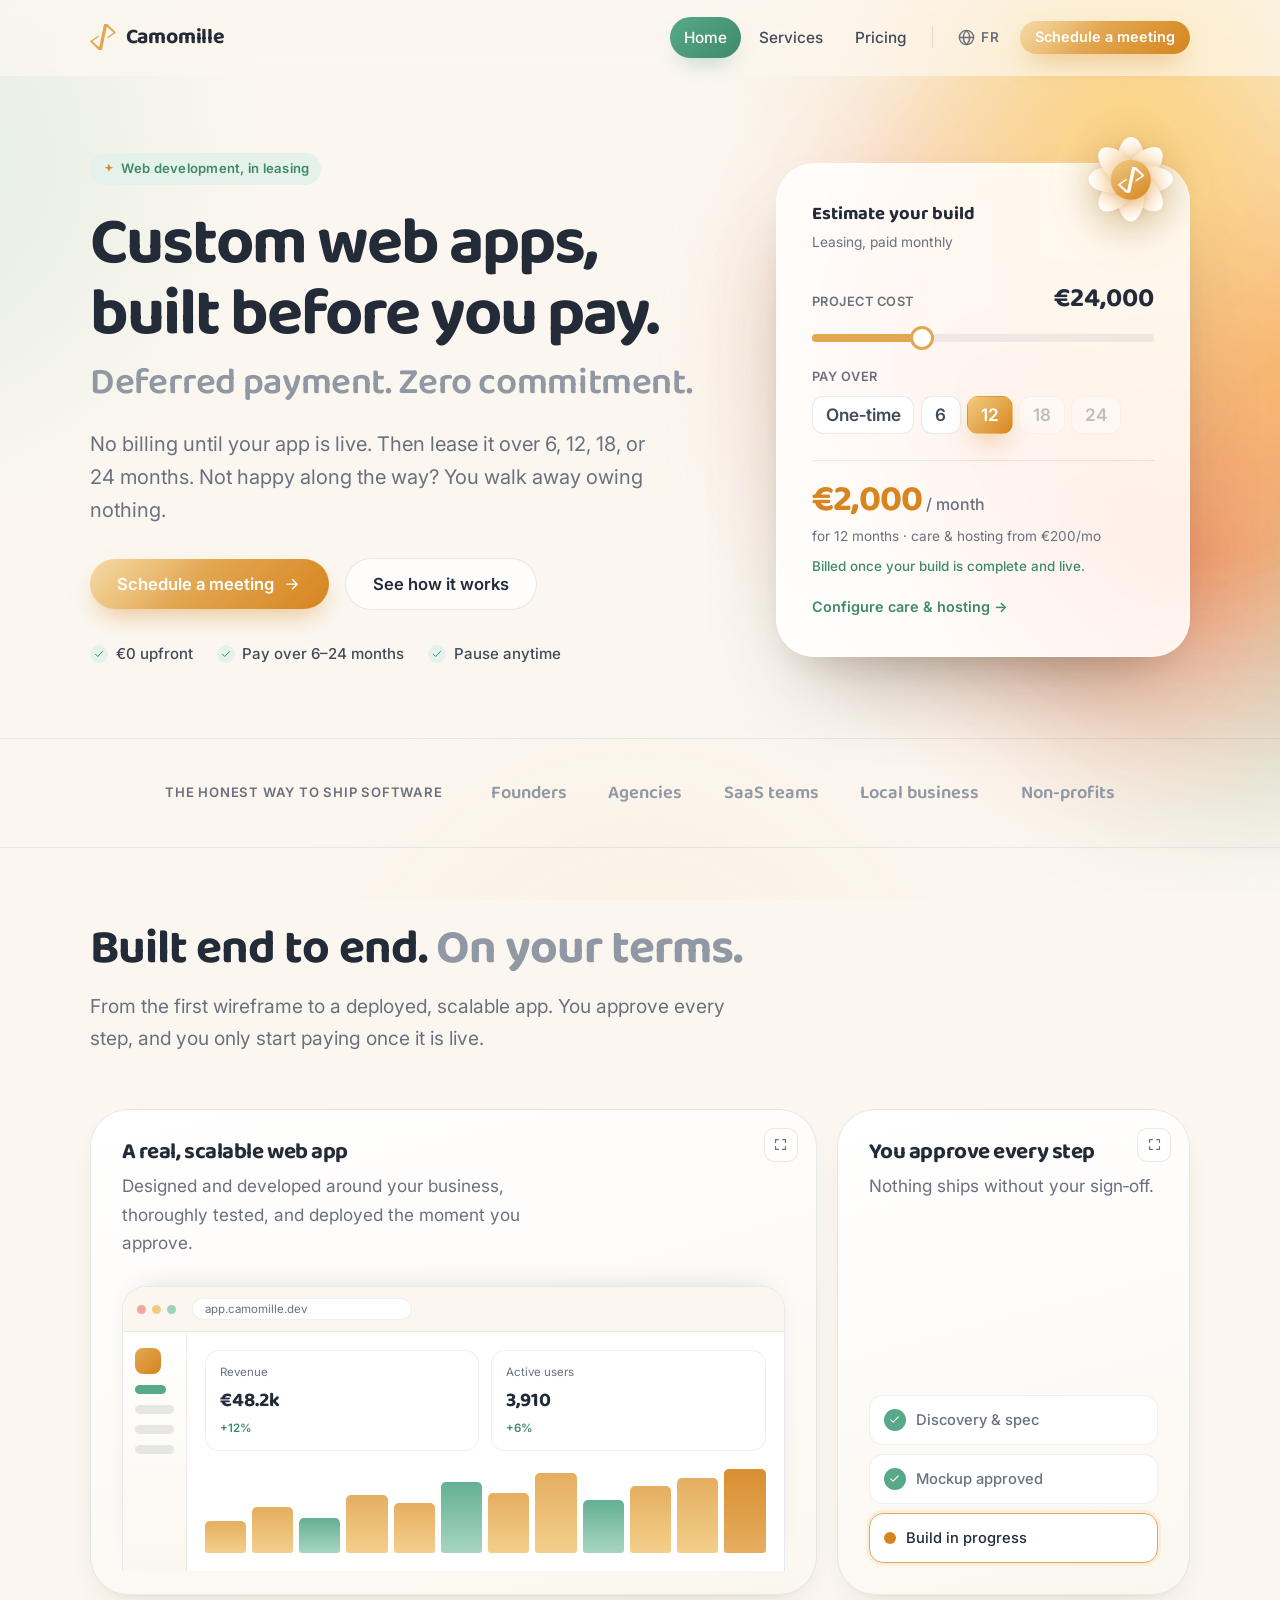
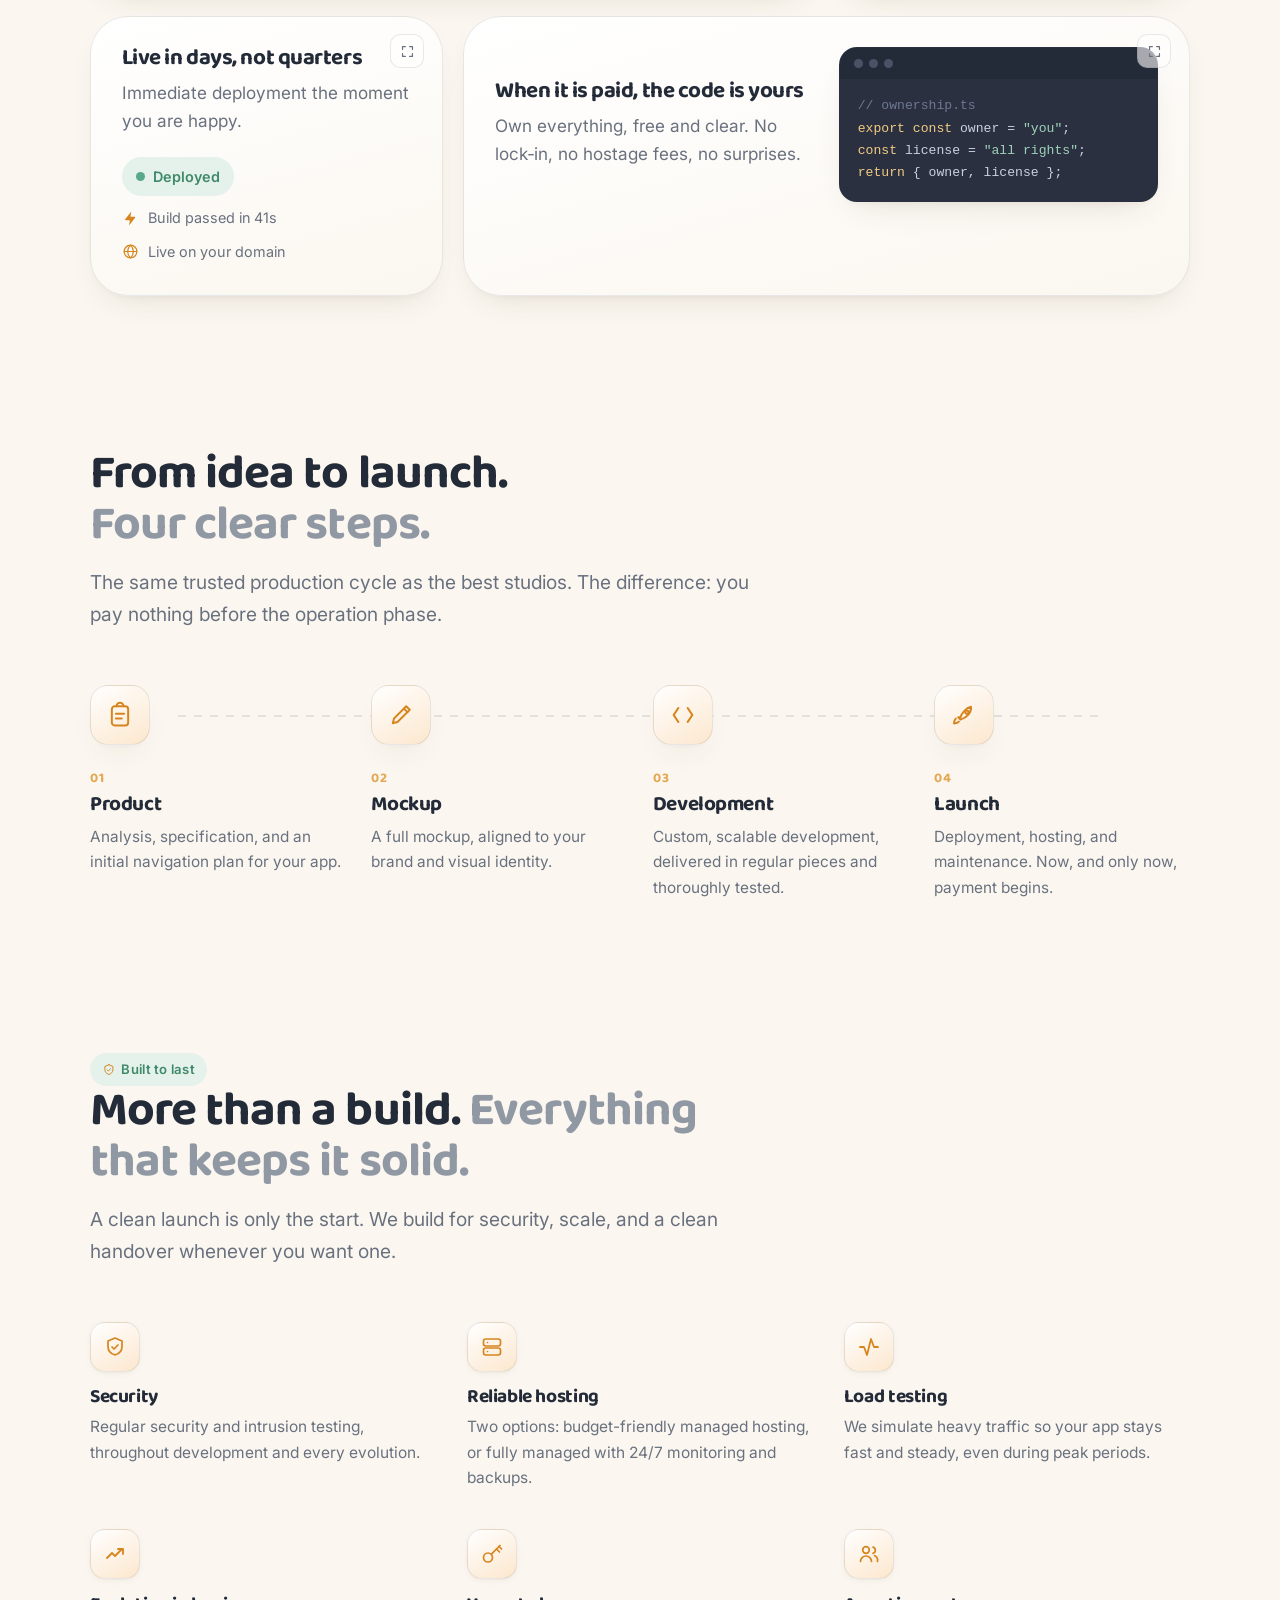
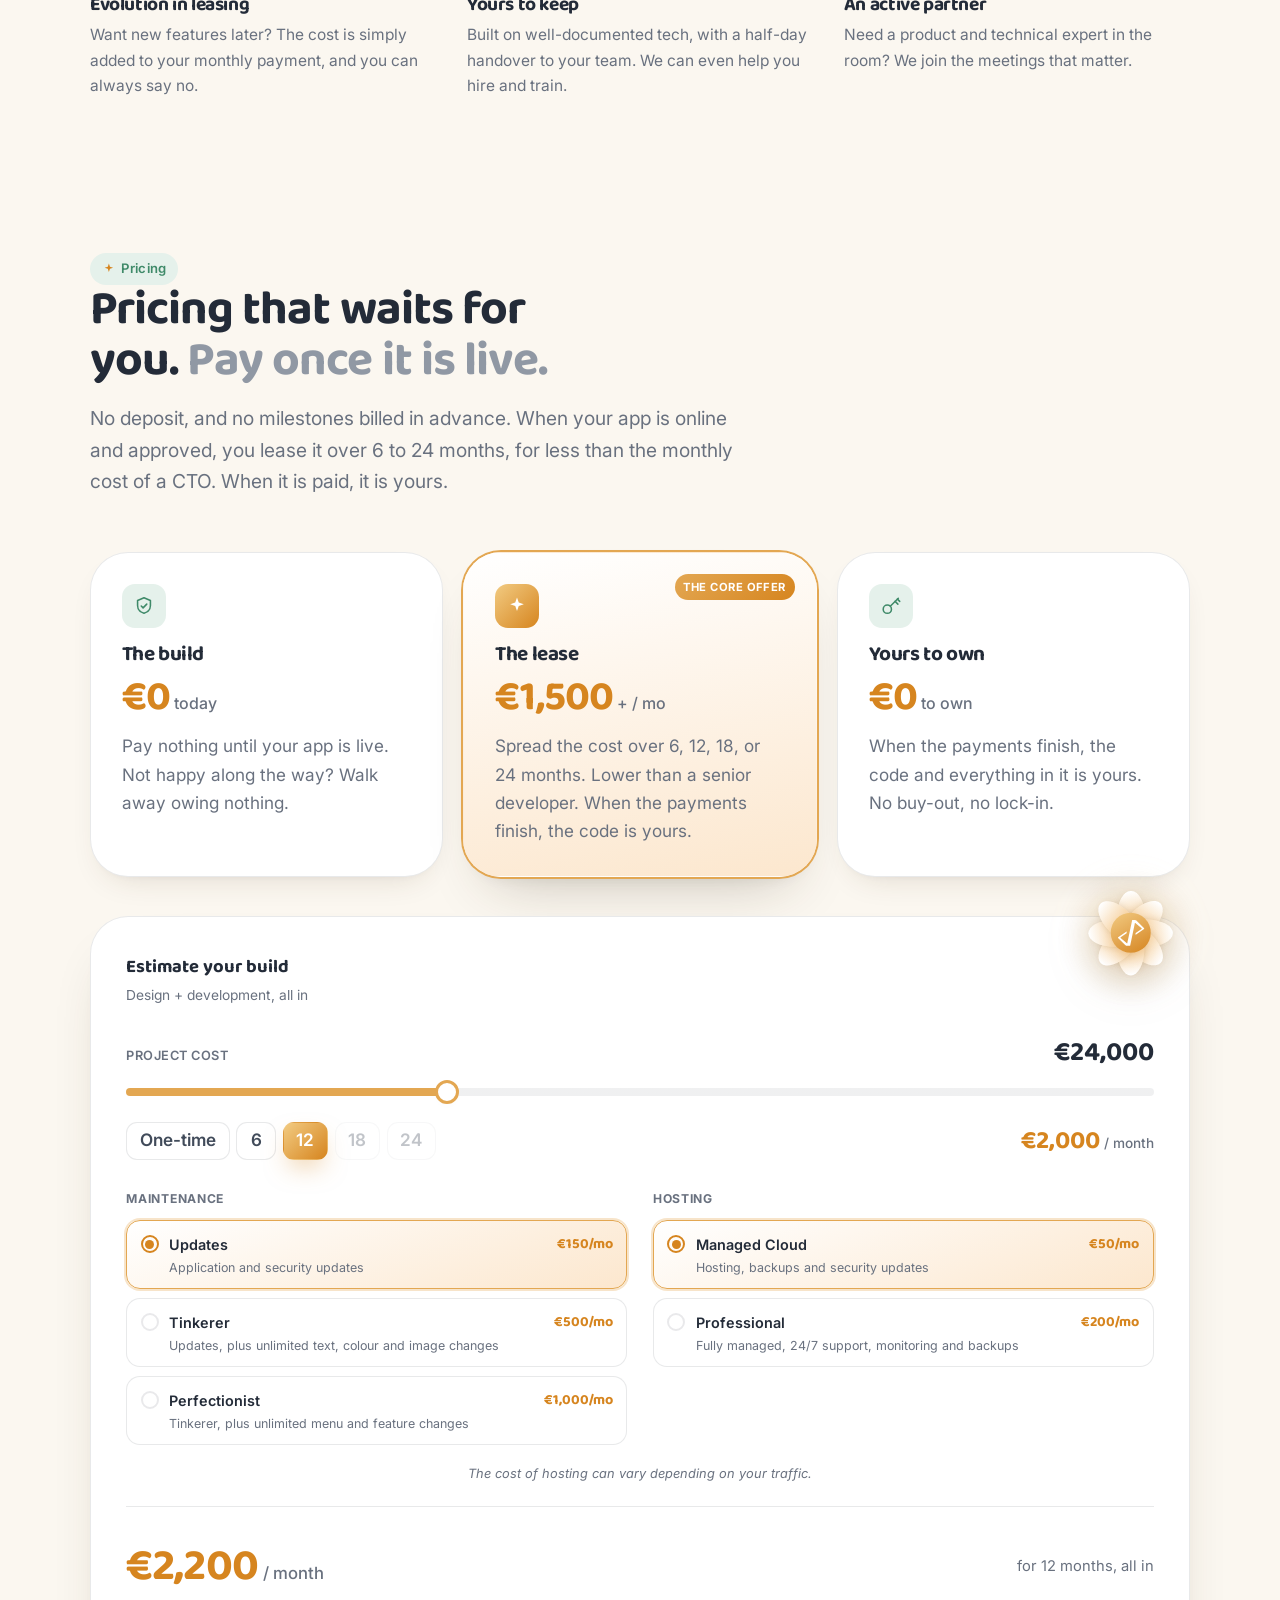
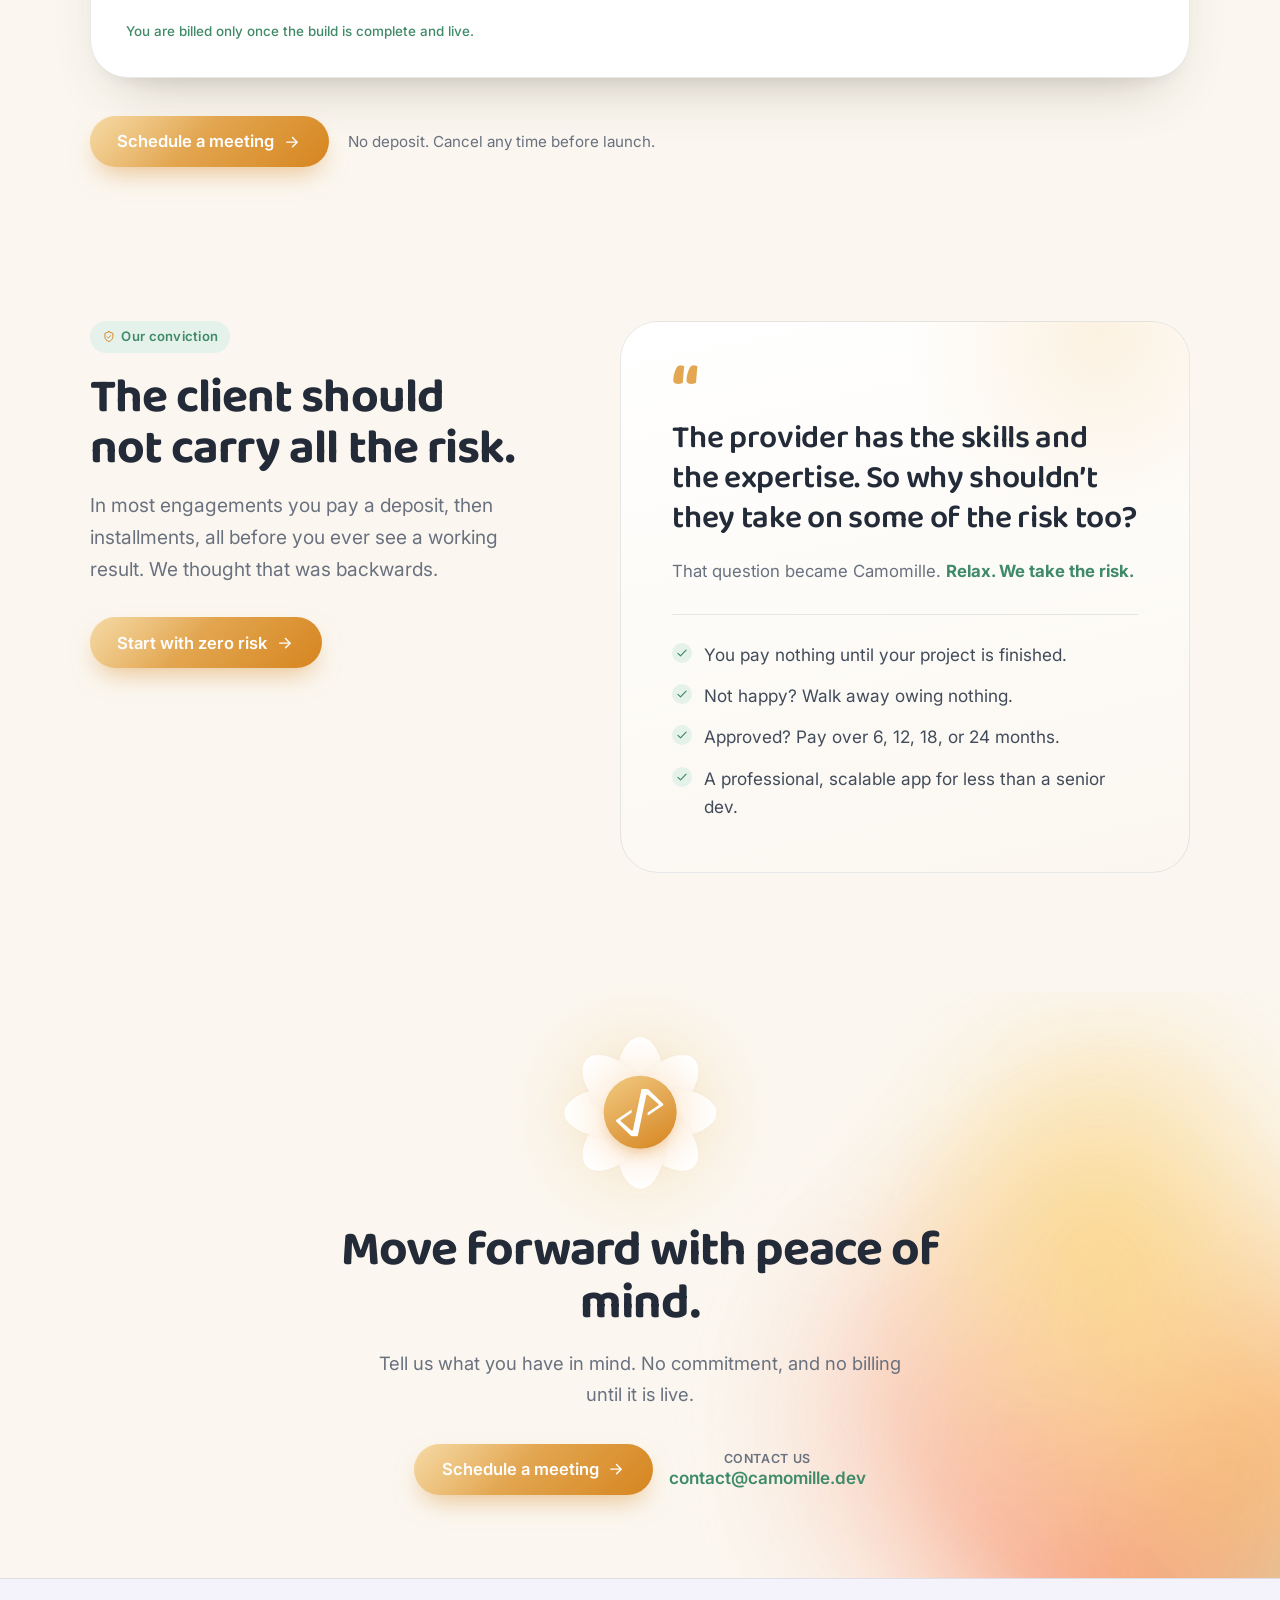
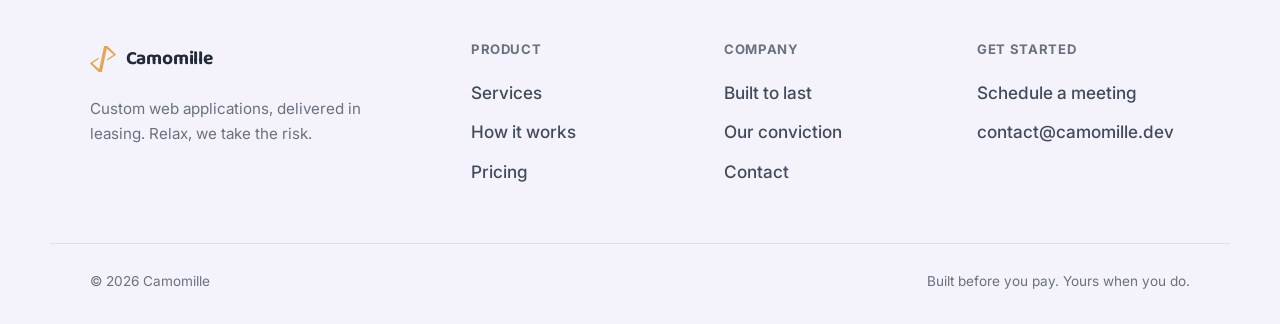
==== index.html @ 1020916d "Camomille landing site (EN + FR) Co-Authored-By: Claude Opus 4.8 <noreply@anthropic.com>" ====
<!doctype html>
<html lang="en">
<head>
  <meta charset="utf-8" />
  <meta name="viewport" content="width=device-width, initial-scale=1" />
  <title>Camomille — Custom web apps, with deferred payment</title>
  <meta name="description" content="Your custom web application, with deferred payment and no commitment. No billing before your app is online. Lease it over 6, 12, 18, or 24 months." />
  <link rel="preconnect" href="https://fonts.googleapis.com" />
  <link rel="preconnect" href="https://fonts.gstatic.com" crossorigin />
  <link href="https://fonts.googleapis.com/css2?family=Baloo+2:wght@500;600;700&family=Inter:wght@400;450;500;600;700&display=swap" rel="stylesheet" />
  <link rel="stylesheet" href="styles.css" />
  <link rel="icon" href="favicon.svg" type="image/svg+xml" />
  <meta name="theme-color" content="#FBF7F0" />
  <meta property="og:type" content="website" />
  <meta property="og:title" content="Camomille — Custom web apps, with deferred payment" />
  <meta property="og:description" content="Custom web apps with deferred payment and no commitment. No billing until your app is live, then lease it over 6 to 24 months." />
  <meta property="og:locale" content="en" />
  <meta property="og:locale:alternate" content="fr" />
  <meta name="twitter:card" content="summary" />
  <link rel="alternate" hreflang="en" href="./" />
  <link rel="alternate" hreflang="fr" href="fr/" />
</head>
<body id="top">

  <!-- icon sprite -->
  <svg width="0" height="0" style="position:absolute" aria-hidden="true" focusable="false">
    <symbol id="glyph" viewBox="0 0 96.002 96">
      <path fill="currentColor" fill-rule="evenodd" transform="translate(0 42)" d="M32 0.750462L32 5.5244Q32 5.63432 31.9736 5.74101Q31.9471 5.8477 31.8958 5.94489Q31.8444 6.04207 31.7711 6.12404Q31.6979 6.206 31.6071 6.26793L10.393 20.7321Q10.3021 20.794 10.2289 20.876Q10.1556 20.9579 10.1043 21.0551Q10.0529 21.1523 10.0265 21.259Q10 21.3657 10 21.4756L10 22.5881Q10 22.6851 10.0206 22.7798Q10.0413 22.8745 10.0816 22.9626Q10.122 23.0508 10.1802 23.1283Q10.2383 23.2058 10.3117 23.2692L31.7467 41.7812Q31.8692 41.887 32.021 41.9435Q32.1729 42 32.3348 42L36 42L32 54L0.119366 22.6175Q0.0620939 22.5611 0.0310478 22.487Q0 22.4129 0 22.3325L0 21.7131Q0 21.6132 0.0469801 21.525Q0.0939599 21.4369 0.176882 21.3811L31.3771 0.418526Q31.4482 0.379574 31.5261 0.357471Q31.6068 0.349702 31.6871 0.360139Q31.7643 0.384813 31.834 0.426098Q31.8952 0.479214 31.943 0.544653Q31.9783 0.617598 31.9964 0.696579Q32 0.723397 32 0.750462Z" />
      <path fill="currentColor" fill-rule="evenodd" transform="translate(60.002 0)" d="M36 31.6675L36 32.2869Q36 32.3868 35.953 32.475Q35.906 32.5631 35.8231 32.6188L4.62296 53.5815Q4.55191 53.6204 4.47395 53.6426Q4.3933 53.6503 4.31294 53.6399Q4.23576 53.6152 4.16604 53.5739Q4.10485 53.5208 4.05706 53.4554Q4.02178 53.3824 4.00368 53.3034Q4.00004 53.2766 4.00004 53.2496L4.00003 48.4756Q4.00003 48.3657 4.02649 48.259Q4.05295 48.1523 4.10431 48.0551Q4.15567 47.9579 4.22892 47.876Q4.30216 47.794 4.39298 47.7321L25.6071 33.2679Q25.6979 33.206 25.7711 33.124Q25.8444 33.0421 25.8958 32.9449Q25.9471 32.8477 25.9736 32.741Q26 32.6343 26 32.5244L26 31.4119Q26 31.3149 25.9794 31.2202Q25.9587 31.1255 25.9184 31.0374Q25.878 30.9492 25.8199 30.8717Q25.7617 30.7942 25.6883 30.7308L4.2534 12.2188Q4.13081 12.113 3.979 12.0565Q3.82719 12 3.66521 12L0 12L4.00002 0L35.8806 31.3825Q35.9379 31.4389 35.9689 31.513Q36 31.5871 36 31.6675Z" />
      <path fill="currentColor" fill-rule="evenodd" transform="translate(32.002 0)" d="M11.2683 96C8.31138 96 0 96 0 96C0 96 17.8085 10.5194 19.8165 0.880987C19.9178 0.394431 20.4029 0 20.8999 0C23.6886 0 32 0 32 0L12.1492 95.2836Q12.1335 95.359 12.1053 95.4306Q12.077 95.5022 12.037 95.568Q11.9969 95.6337 11.9463 95.6917Q11.8957 95.7497 11.836 95.7983Q11.7763 95.8469 11.7092 95.8846Q11.642 95.9223 11.5695 95.9481Q11.497 95.9739 11.4211 95.9869Q11.3452 96 11.2683 96Z" />
    </symbol>
    <symbol id="ic-arrow" viewBox="0 0 24 24"><g fill="none" stroke="currentColor" stroke-width="1.9" stroke-linecap="round" stroke-linejoin="round"><path d="M5 12h13"/><path d="M12.5 6l6 6-6 6"/></g></symbol>
    <symbol id="ic-spark" viewBox="0 0 24 24"><path fill="currentColor" d="M12 2.6l1.9 5.5 5.5 1.9-5.5 1.9L12 17.4l-1.9-5.5L4.6 10l5.5-1.9L12 2.6Z"/></symbol>
    <symbol id="ic-check" viewBox="0 0 24 24"><g fill="none" stroke="currentColor" stroke-width="2" stroke-linecap="round" stroke-linejoin="round"><path d="M5 12.5l4.5 4.5L19 7"/></g></symbol>
    <symbol id="ic-grid" viewBox="0 0 24 24"><g fill="none" stroke="currentColor" stroke-width="1.7" stroke-linecap="round" stroke-linejoin="round"><rect x="4" y="4" width="7" height="7" rx="1.6"/><rect x="13" y="4" width="7" height="7" rx="1.6"/><rect x="4" y="13" width="7" height="7" rx="1.6"/><rect x="13" y="13" width="7" height="7" rx="1.6"/></g></symbol>
    <symbol id="ic-clipboard" viewBox="0 0 24 24"><g fill="none" stroke="currentColor" stroke-width="1.7" stroke-linecap="round" stroke-linejoin="round"><rect x="5" y="4.5" width="14" height="16.5" rx="2.5"/><path d="M9 4.5a3 3 0 0 1 6 0"/><path d="M8.5 11h7M8.5 15h5"/></g></symbol>
    <symbol id="ic-pen" viewBox="0 0 24 24"><g fill="none" stroke="currentColor" stroke-width="1.7" stroke-linecap="round" stroke-linejoin="round"><path d="M16.5 4.5l3 3L9 18l-4 1 1-4 10.5-10.5Z"/><path d="M14.5 6.5l3 3"/></g></symbol>
    <symbol id="ic-code" viewBox="0 0 24 24"><g fill="none" stroke="currentColor" stroke-width="1.8" stroke-linecap="round" stroke-linejoin="round"><path d="M16 18l4-6-4-6"/><path d="M8 6l-4 6 4 6"/></g></symbol>
    <symbol id="ic-rocket" viewBox="0 0 24 24"><g fill="none" stroke="currentColor" stroke-width="1.7" stroke-linecap="round" stroke-linejoin="round"><path d="M5 15c-1.2 1-1.6 4.2-1.6 4.2s3.2-.4 4.2-1.6"/><path d="M9 14c.8-3.2 4.5-8 9-9 .5 4.5-3 9-9 11l-2-2Z"/><circle cx="14.5" cy="9.5" r="1.4"/></g></symbol>
    <symbol id="ic-shield" viewBox="0 0 24 24"><g fill="none" stroke="currentColor" stroke-width="1.7" stroke-linecap="round" stroke-linejoin="round"><path d="M12 3l7 3v5.5c0 4.3-3 7.4-7 8.5-4-1.1-7-4.2-7-8.5V6l7-3Z"/><path d="M9 12l2 2 4-4"/></g></symbol>
    <symbol id="ic-bolt" viewBox="0 0 24 24"><path fill="currentColor" d="M13 2 4.5 13.2c-.4.5 0 1.3.7 1.3H11l-1 7.5 8.5-11.2c.4-.5 0-1.3-.7-1.3H12l1-7.3Z"/></symbol>
    <symbol id="ic-expand" viewBox="0 0 24 24"><g fill="none" stroke="currentColor" stroke-width="1.7" stroke-linecap="round" stroke-linejoin="round"><path d="M9 5H5v4M15 5h4v4M15 19h4v-4M9 19H5v-4"/></g></symbol>
    <symbol id="ic-globe" viewBox="0 0 24 24"><g fill="none" stroke="currentColor" stroke-width="1.7" stroke-linecap="round" stroke-linejoin="round"><circle cx="12" cy="12" r="9"/><path d="M3 12h18"/><path d="M12 3c2.6 2.4 4 5.6 4 9s-1.4 6.6-4 9c-2.6-2.4-4-5.6-4-9s1.4-6.6 4-9Z"/></g></symbol>
    <symbol id="ic-menu" viewBox="0 0 24 24"><g fill="none" stroke="currentColor" stroke-width="1.8" stroke-linecap="round"><path d="M4 7h16"/><path d="M4 12h16"/><path d="M4 17h16"/></g></symbol>
    <symbol id="ic-chevron" viewBox="0 0 24 24"><g fill="none" stroke="currentColor" stroke-width="1.8" stroke-linecap="round" stroke-linejoin="round"><path d="M6 9l6 6 6-6"/></g></symbol>
    <symbol id="ic-server" viewBox="0 0 24 24"><g fill="none" stroke="currentColor" stroke-width="1.7" stroke-linecap="round" stroke-linejoin="round"><rect x="3.5" y="4" width="17" height="7" rx="2.2"/><rect x="3.5" y="13" width="17" height="7" rx="2.2"/><path d="M7.5 7.5h.01M7.5 16.5h.01"/></g></symbol>
    <symbol id="ic-activity" viewBox="0 0 24 24"><g fill="none" stroke="currentColor" stroke-width="1.8" stroke-linecap="round" stroke-linejoin="round"><path d="M3 12h4l3 8 4-16 3 8h4"/></g></symbol>
    <symbol id="ic-key" viewBox="0 0 24 24"><g fill="none" stroke="currentColor" stroke-width="1.7" stroke-linecap="round" stroke-linejoin="round"><circle cx="8" cy="15.5" r="4.5"/><path d="M11.2 12.3 20 3.5"/><path d="m16.5 7 3 3"/><path d="m19 4.5 2.5 2.5"/></g></symbol>
    <symbol id="ic-users" viewBox="0 0 24 24"><g fill="none" stroke="currentColor" stroke-width="1.7" stroke-linecap="round" stroke-linejoin="round"><circle cx="9" cy="8" r="3.3"/><path d="M3.5 19.5a5.5 5.5 0 0 1 11 0"/><path d="M16 5.1a3.3 3.3 0 0 1 0 6.3"/><path d="M17.5 13.6a5.5 5.5 0 0 1 3 5.9"/></g></symbol>
    <symbol id="ic-trend" viewBox="0 0 24 24"><g fill="none" stroke="currentColor" stroke-width="1.8" stroke-linecap="round" stroke-linejoin="round"><path d="M4 16l5-5 3 3 7-7"/><path d="M15 7h5v5"/></g></symbol>
    <symbol id="ic-bulb" viewBox="0 0 24 24"><g fill="none" stroke="currentColor" stroke-width="1.7" stroke-linecap="round" stroke-linejoin="round"><path d="M9 18h6"/><path d="M10 21h4"/><path d="M12 3a6 6 0 0 0-3.5 10.9c.6.4.9 1.1.9 1.8v.3h5.2v-.3c0-.7.3-1.4.9-1.8A6 6 0 0 0 12 3Z"/></g></symbol>
    <symbol id="ic-link" viewBox="0 0 24 24"><g fill="none" stroke="currentColor" stroke-width="1.7" stroke-linecap="round" stroke-linejoin="round"><path d="M10 13a4 4 0 0 0 5.7.3l2.3-2.3a4 4 0 0 0-5.7-5.7L11 6.6"/><path d="M14 11a4 4 0 0 0-5.7-.3L6 13a4 4 0 0 0 5.7 5.7L13 17.4"/></g></symbol>
  </svg>

  <!-- ambient background -->
  <div class="aurora" aria-hidden="true"></div>

  <!-- nav -->
  <header class="nav" id="nav">
    <div class="container nav-inner">
      <a class="brand" href="#top" aria-label="Camomille home">
        <svg class="brand-glyph" aria-hidden="true"><use href="#glyph"/></svg>
        <span class="brand-name">Camomille</span>
      </a>

      <nav class="nav-links" id="navLinks" aria-label="Primary">
        <a class="nav-link is-active" href="#top">Home</a>
        <a class="nav-link" href="#work">Services</a>
        <a class="nav-link" href="#pricing">Pricing</a>
        <span class="nav-divide" aria-hidden="true"></span>
        <a class="lang" href="fr/" aria-label="Passer en français" hreflang="fr">
          <svg aria-hidden="true"><use href="#ic-globe"/></svg><span class="lang-code">FR</span>
        </a>
        <a class="btn btn-primary btn-sm nav-cta" href="https://calendar.app.google/yPcUiXpPFXHyGDNo6" target="_blank" rel="noopener">Schedule a meeting</a>
      </nav>

      <button class="nav-toggle" id="navToggle" type="button" aria-label="Open menu" aria-expanded="false" aria-controls="navLinks">
        <svg aria-hidden="true"><use href="#ic-menu"/></svg>
      </button>
    </div>
  </header>

  <main>
    <!-- hero -->
    <section class="hero">
      <div class="ribbon" aria-hidden="true"></div>
      <div class="container hero-grid">
        <div class="hero-copy">
          <span class="eyebrow reveal" style="--d:0">
            <svg aria-hidden="true"><use href="#ic-spark"/></svg>
            Web development, in leasing
          </span>
          <h1 class="hero-title reveal" style="--d:1">
            Custom web apps, built before you pay.
            <span class="muted">Deferred payment. Zero commitment.</span>
          </h1>
          <p class="hero-sub reveal" style="--d:2">
            No billing until your app is live. Then lease it over 6, 12, 18, or 24 months.
            Not happy along the way? You walk away owing nothing.
          </p>
          <div class="hero-actions reveal" style="--d:3">
            <a class="btn btn-primary btn-lg" href="https://calendar.app.google/yPcUiXpPFXHyGDNo6" target="_blank" rel="noopener">
              Schedule a meeting
              <svg aria-hidden="true"><use href="#ic-arrow"/></svg>
            </a>
            <a class="btn btn-ghost btn-lg" href="#how">See how it works</a>
          </div>
          <ul class="trust reveal" style="--d:4">
            <li><svg aria-hidden="true"><use href="#ic-check"/></svg> €0 upfront</li>
            <li><svg aria-hidden="true"><use href="#ic-check"/></svg> Pay over 6&ndash;24 months</li>
            <li><svg aria-hidden="true"><use href="#ic-check"/></svg> Pause anytime</li>
          </ul>
        </div>

        <!-- hero mini calculator -->
        <div class="hero-calc reveal" style="--d:2">
          <div class="calc mini-calc" data-calc role="group" aria-label="Estimate your build">
            <span class="calc-badge" aria-hidden="true">
              <span class="bloom">
                <span class="bloom-petals"><i style="--r:0deg"></i><i style="--r:45deg"></i><i style="--r:90deg"></i><i style="--r:135deg"></i><i style="--r:180deg"></i><i style="--r:225deg"></i><i style="--r:270deg"></i><i style="--r:315deg"></i></span>
                <span class="bloom-center"><svg class="tile-glyph"><use href="#glyph"/></svg></span>
              </span>
            </span>
            <div class="calc-head">
              <div>
                <span class="calc-kicker">Estimate your build</span>
                <span class="calc-sub">Leasing, paid monthly</span>
              </div>
            </div>

            <div class="calc-cost">
              <span class="calc-label">Project cost</span>
              <span class="calc-value js-cost">€24,000</span>
            </div>
            <input class="calc-range" type="range" min="8000" max="60000" step="1000" value="24000" autocomplete="off" aria-label="Project cost" />

            <span class="calc-label calc-label-tight">Pay over</span>
            <div class="calc-terms" role="group" aria-label="Payment term">
              <button type="button" data-m="0">One&#8209;time</button>
              <button type="button" data-m="6">6</button>
              <button type="button" data-m="12" class="is-on">12</button>
              <button type="button" data-m="18">18</button>
              <button type="button" data-m="24">24</button>
            </div>

            <div class="mini-result">
              <div class="mini-figure"><span class="js-build mini-num">€2,000</span><span class="js-buildunit mini-unit"> / month</span></div>
              <span class="mini-sub"><span class="js-term">for 12 months</span> &middot; care &amp; hosting from €200/mo</span>
              <span class="calc-when">Billed once your build is complete and live.</span>
            </div>
            <a class="mini-link" href="#pricing">Configure care &amp; hosting &rarr;</a>
          </div>
        </div>
      </div>
    </section>

    <!-- trust / logo strip -->
    <section class="strip reveal">
      <div class="container strip-inner">
        <span class="strip-label">The honest way to ship software</span>
        <div class="strip-items">
          <span>Founders</span>
          <span>Agencies</span>
          <span>SaaS teams</span>
          <span>Local business</span>
          <span>Non&#8209;profits</span>
        </div>
      </div>
    </section>

    <!-- bento: built end to end -->
    <section class="bento" id="work">
      <div class="container">
        <header class="sec-head reveal">
          <h2 class="sec-title">Built end to end.<span class="muted"> On your terms.</span></h2>
          <p class="sec-lead">From the first wireframe to a deployed, scalable app. You approve every step, and you only start paying once it is live.</p>
        </header>

        <div class="bento-grid">
          <!-- big card: real app -->
          <article class="bento-card span-2 reveal">
            <button class="card-expand" aria-label="Expand"><svg aria-hidden="true"><use href="#ic-expand"/></svg></button>
            <div class="bento-text">
              <h3>A real, scalable web app</h3>
              <p>Designed and developed around your business, thoroughly tested, and deployed the moment you approve.</p>
            </div>
            <div class="mock-browser" aria-hidden="true">
              <div class="mb-bar"><span></span><span></span><span></span><div class="mb-url">app.camomille.dev</div></div>
              <div class="mb-body">
                <div class="mb-side">
                  <div class="mb-logo"></div>
                  <div class="mb-nav on"></div>
                  <div class="mb-nav"></div>
                  <div class="mb-nav"></div>
                  <div class="mb-nav"></div>
                </div>
                <div class="mb-main">
                  <div class="mb-stats">
                    <div class="mb-stat"><span class="mb-k">Revenue</span><span class="mb-v">€48.2k</span><span class="mb-up">+12%</span></div>
                    <div class="mb-stat"><span class="mb-k">Active users</span><span class="mb-v">3,910</span><span class="mb-up">+6%</span></div>
                  </div>
                  <div class="mb-chart">
                    <i style="--h:38%"></i><i style="--h:55%"></i><i style="--h:42%"></i><i style="--h:70%"></i>
                    <i style="--h:60%"></i><i style="--h:85%"></i><i style="--h:72%"></i><i style="--h:96%"></i>
                    <i style="--h:64%"></i><i style="--h:80%"></i><i style="--h:90%"></i><i style="--h:100%"></i>
                  </div>
                </div>
              </div>
            </div>
          </article>

          <!-- approve -->
          <article class="bento-card reveal">
            <button class="card-expand" aria-label="Expand"><svg aria-hidden="true"><use href="#ic-expand"/></svg></button>
            <div class="bento-text">
              <h3>You approve every step</h3>
              <p>Nothing ships without your sign&#8209;off.</p>
            </div>
            <div class="mock-approve" aria-hidden="true">
              <div class="ma-row done"><span class="ma-tick"><svg><use href="#ic-check"/></svg></span> Discovery &amp; spec</div>
              <div class="ma-row done"><span class="ma-tick"><svg><use href="#ic-check"/></svg></span> Mockup approved</div>
              <div class="ma-row live"><span class="ma-dot"></span> Build in progress</div>
            </div>
          </article>

          <!-- launch -->
          <article class="bento-card reveal">
            <button class="card-expand" aria-label="Expand"><svg aria-hidden="true"><use href="#ic-expand"/></svg></button>
            <div class="bento-text">
              <h3>Live in days, not quarters</h3>
              <p>Immediate deployment the moment you are happy.</p>
            </div>
            <div class="mock-deploy" aria-hidden="true">
              <span class="md-pill"><span class="md-led"></span> Deployed</span>
              <div class="md-line"><svg><use href="#ic-bolt"/></svg> Build passed in 41s</div>
              <div class="md-line"><svg><use href="#ic-globe"/></svg> Live on your domain</div>
            </div>
          </article>

          <!-- code is yours -->
          <article class="bento-card span-2 reveal">
            <button class="card-expand" aria-label="Expand"><svg aria-hidden="true"><use href="#ic-expand"/></svg></button>
            <div class="bento-split">
              <div class="bento-text">
                <h3>When it is paid, the code is yours</h3>
                <p>Own everything, free and clear. No lock&#8209;in, no hostage fees, no surprises.</p>
              </div>
              <div class="mock-code" aria-hidden="true">
                <div class="mc-top"><span></span><span></span><span></span></div>
                <pre><span class="t-c">// ownership.ts</span>
<span class="t-k">export const</span> owner = <span class="t-s">"you"</span>;
<span class="t-k">const</span> license = <span class="t-s">"all rights"</span>;
<span class="t-k">return</span> { owner, license };</pre>
              </div>
            </div>
          </article>
        </div>
      </div>
    </section>

    <!-- process -->
    <section class="process" id="how">
      <div class="container">
        <header class="sec-head reveal">
          <h2 class="sec-title">From idea to launch.<span class="muted"> Four clear steps.</span></h2>
          <p class="sec-lead">The same trusted production cycle as the best studios. The difference: you pay nothing before the operation phase.</p>
        </header>

        <ol class="steps">
          <li class="step reveal" style="--d:0">
            <span class="step-ico"><svg aria-hidden="true"><use href="#ic-clipboard"/></svg></span>
            <span class="step-n">01</span>
            <h3>Product</h3>
            <p>Analysis, specification, and an initial navigation plan for your app.</p>
          </li>
          <li class="step reveal" style="--d:1">
            <span class="step-ico"><svg aria-hidden="true"><use href="#ic-pen"/></svg></span>
            <span class="step-n">02</span>
            <h3>Mockup</h3>
            <p>A full mockup, aligned to your brand and visual identity.</p>
          </li>
          <li class="step reveal" style="--d:2">
            <span class="step-ico"><svg aria-hidden="true"><use href="#ic-code"/></svg></span>
            <span class="step-n">03</span>
            <h3>Development</h3>
            <p>Custom, scalable development, delivered in regular pieces and thoroughly tested.</p>
          </li>
          <li class="step reveal" style="--d:3">
            <span class="step-ico"><svg aria-hidden="true"><use href="#ic-rocket"/></svg></span>
            <span class="step-n">04</span>
            <h3>Launch</h3>
            <p>Deployment, hosting, and maintenance. Now, and only now, payment begins.</p>
          </li>
        </ol>
      </div>
    </section>

    <!-- quality -->
    <section class="quality" id="quality">
      <div class="container">
        <header class="sec-head reveal">
          <span class="eyebrow"><svg aria-hidden="true"><use href="#ic-shield"/></svg> Built to last</span>
          <h2 class="sec-title">More than a build.<span class="muted"> Everything that keeps it solid.</span></h2>
          <p class="sec-lead">A clean launch is only the start. We build for security, scale, and a clean handover whenever you want one.</p>
        </header>

        <div class="quality-grid">
          <article class="q-item reveal" style="--d:0">
            <span class="q-ico"><svg aria-hidden="true"><use href="#ic-shield"/></svg></span>
            <h3>Security</h3>
            <p>Regular security and intrusion testing, throughout development and every evolution.</p>
          </article>
          <article class="q-item reveal" style="--d:1">
            <span class="q-ico"><svg aria-hidden="true"><use href="#ic-server"/></svg></span>
            <h3>Reliable hosting</h3>
            <p>Two options: budget-friendly managed hosting, or fully managed with 24/7 monitoring and backups.</p>
          </article>
          <article class="q-item reveal" style="--d:2">
            <span class="q-ico"><svg aria-hidden="true"><use href="#ic-activity"/></svg></span>
            <h3>Load testing</h3>
            <p>We simulate heavy traffic so your app stays fast and steady, even during peak periods.</p>
          </article>
          <article class="q-item reveal" style="--d:0">
            <span class="q-ico"><svg aria-hidden="true"><use href="#ic-trend"/></svg></span>
            <h3>Evolution in leasing</h3>
            <p>Want new features later? The cost is simply added to your monthly payment, and you can always say no.</p>
          </article>
          <article class="q-item reveal" style="--d:1">
            <span class="q-ico"><svg aria-hidden="true"><use href="#ic-key"/></svg></span>
            <h3>Yours to keep</h3>
            <p>Built on well-documented tech, with a half-day handover to your team. We can even help you hire and train.</p>
          </article>
          <article class="q-item reveal" style="--d:2">
            <span class="q-ico"><svg aria-hidden="true"><use href="#ic-users"/></svg></span>
            <h3>An active partner</h3>
            <p>Need a product and technical expert in the room? We join the meetings that matter.</p>
          </article>
        </div>
      </div>
    </section>

    <!-- pricing -->
    <section class="pricing" id="pricing">
      <div class="container">
        <header class="sec-head reveal">
          <span class="eyebrow"><svg aria-hidden="true"><use href="#ic-spark"/></svg> Pricing</span>
          <h2 class="sec-title">Pricing that waits for you.<span class="muted"> Pay once it is live.</span></h2>
          <p class="sec-lead">No deposit, and no milestones billed in advance. When your app is online and approved, you lease it over 6 to 24 months, for less than the monthly cost of a CTO. When it is paid, it is yours.</p>
        </header>

        <div class="price-grid">
          <article class="price-card reveal" style="--d:0">
            <span class="price-ico"><svg aria-hidden="true"><use href="#ic-shield"/></svg></span>
            <h3>The build</h3>
            <p class="price-big">€0<span> today</span></p>
            <p>Pay nothing until your app is live. Not happy along the way? Walk away owing nothing.</p>
          </article>

          <article class="price-card featured reveal" style="--d:1">
            <span class="price-tag">The core offer</span>
            <span class="price-ico"><svg aria-hidden="true"><use href="#ic-spark"/></svg></span>
            <h3>The lease</h3>
            <p class="price-big">€1,500<span> + / mo</span></p>
            <p>Spread the cost over 6, 12, 18, or 24 months. Lower than a senior developer. When the payments finish, the code is yours.</p>
          </article>

          <article class="price-card reveal" style="--d:2">
            <span class="price-ico"><svg aria-hidden="true"><use href="#ic-key"/></svg></span>
            <h3>Yours to own</h3>
            <p class="price-big">€0<span> to own</span></p>
            <p>When the payments finish, the code and everything in it is yours. No buy-out, no lock-in.</p>
          </article>
        </div>

        <div class="calc estimator reveal" data-calc role="group" aria-label="Estimate your build">
          <span class="calc-badge" aria-hidden="true">
            <span class="bloom">
              <span class="bloom-petals"><i style="--r:0deg"></i><i style="--r:45deg"></i><i style="--r:90deg"></i><i style="--r:135deg"></i><i style="--r:180deg"></i><i style="--r:225deg"></i><i style="--r:270deg"></i><i style="--r:315deg"></i></span>
              <span class="bloom-center"><svg class="tile-glyph"><use href="#glyph"/></svg></span>
            </span>
          </span>
          <div class="calc-head">
            <div>
              <span class="calc-kicker">Estimate your build</span>
              <span class="calc-sub">Design + development, all in</span>
            </div>
          </div>

          <div class="calc-cost">
            <span class="calc-label">Project cost</span>
            <span class="calc-value js-cost">€24,000</span>
          </div>
          <input class="calc-range" type="range" min="8000" max="60000" step="1000" value="24000" autocomplete="off" aria-label="Project cost" />

          <div class="calc-line">
            <div class="calc-terms" role="group" aria-label="Payment options">
              <button type="button" data-m="0">One-time</button>
              <button type="button" data-m="6">6</button>
              <button type="button" data-m="12" class="is-on">12</button>
              <button type="button" data-m="18">18</button>
              <button type="button" data-m="24">24</button>
            </div>
            <div class="calc-build"><span class="js-build">€2,000</span><small class="js-buildunit"> / mo</small></div>
          </div>

          <div class="calc-options">
            <div class="calc-group" role="group" aria-label="Maintenance">
              <span class="calc-glabel">Maintenance</span>
              <button type="button" class="opt is-on" data-price="150"><span class="opt-radio"></span><span class="opt-text"><span class="opt-name">Updates <b>€150/mo</b></span><span class="opt-desc">Application and security updates</span></span></button>
              <button type="button" class="opt" data-price="500"><span class="opt-radio"></span><span class="opt-text"><span class="opt-name">Tinkerer <b>€500/mo</b></span><span class="opt-desc">Updates, plus unlimited text, colour and image changes</span></span></button>
              <button type="button" class="opt" data-price="1000"><span class="opt-radio"></span><span class="opt-text"><span class="opt-name">Perfectionist <b>€1,000/mo</b></span><span class="opt-desc">Tinkerer, plus unlimited menu and feature changes</span></span></button>
            </div>
            <div class="calc-group" role="group" aria-label="Hosting">
              <span class="calc-glabel">Hosting</span>
              <button type="button" class="opt is-on" data-price="50"><span class="opt-radio"></span><span class="opt-text"><span class="opt-name">Managed Cloud <b>€50/mo</b></span><span class="opt-desc">Hosting, backups and security updates</span></span></button>
              <button type="button" class="opt" data-price="200"><span class="opt-radio"></span><span class="opt-text"><span class="opt-name">Professional <b>€200/mo</b></span><span class="opt-desc">Fully managed, 24/7 support, monitoring and backups</span></span></button>
            </div>
          </div>

          <p class="calc-fineprint">The cost of hosting can vary depending on your traffic.</p>

          <div class="calc-total">
            <div class="calc-total-main"><span class="calc-total-num js-total">€2,200</span><span class="calc-total-unit js-totalunit"> / month</span></div>
            <span class="calc-total-sub js-totalsub">for 12 months, all in</span>
          </div>
          <p class="calc-when">You are billed only once the build is complete and live.</p>
        </div>

        <div class="price-cta reveal">
          <a class="btn btn-primary btn-lg" href="https://calendar.app.google/yPcUiXpPFXHyGDNo6" target="_blank" rel="noopener">Schedule a meeting <svg aria-hidden="true"><use href="#ic-arrow"/></svg></a>
          <span>No deposit. Cancel any time before launch.</span>
        </div>
      </div>
    </section>

    <!-- conviction -->
    <section class="conviction" id="why">
      <div class="container conviction-grid">
        <div class="conviction-aside reveal">
          <span class="eyebrow"><svg aria-hidden="true"><use href="#ic-shield"/></svg> Our conviction</span>
          <h2 class="sec-title">The client should not carry all the risk.</h2>
          <p class="sec-lead">In most engagements you pay a deposit, then installments, all before you ever see a working result. We thought that was backwards.</p>
          <a class="btn btn-primary btn-lg" href="#contact">Start with zero risk <svg aria-hidden="true"><use href="#ic-arrow"/></svg></a>
        </div>

        <figure class="quote reveal">
          <span class="quote-mark" aria-hidden="true">&ldquo;</span>
          <blockquote>The provider has the skills and the expertise. So why shouldn&rsquo;t they take on some of the risk too?</blockquote>
          <figcaption>That question became Camomille. <strong>Relax. We take the risk.</strong></figcaption>
          <ul class="quote-list">
            <li><svg aria-hidden="true"><use href="#ic-check"/></svg> You pay nothing until your project is finished.</li>
            <li><svg aria-hidden="true"><use href="#ic-check"/></svg> Not happy? Walk away owing nothing.</li>
            <li><svg aria-hidden="true"><use href="#ic-check"/></svg> Approved? Pay over 6, 12, 18, or 24 months.</li>
            <li><svg aria-hidden="true"><use href="#ic-check"/></svg> A professional, scalable app for less than a senior dev.</li>
          </ul>
        </figure>
      </div>
    </section>

    <!-- cta -->
    <section class="cta" id="contact">
      <div class="ribbon ribbon-cta" aria-hidden="true"></div>
      <div class="container cta-inner">
        <div class="bloom bloom-lg" aria-hidden="true">
          <span class="bloom-petals"><i style="--r:0deg"></i><i style="--r:45deg"></i><i style="--r:90deg"></i><i style="--r:135deg"></i><i style="--r:180deg"></i><i style="--r:225deg"></i><i style="--r:270deg"></i><i style="--r:315deg"></i></span>
          <span class="bloom-center"><svg class="tile-glyph"><use href="#glyph"/></svg></span>
        </div>
        <h2>Move forward with peace of mind.</h2>
        <p>Tell us what you have in mind. No commitment, and no billing until it is live.</p>
        <div class="hero-actions center">
          <a class="btn btn-primary btn-lg" href="https://calendar.app.google/yPcUiXpPFXHyGDNo6" target="_blank" rel="noopener">
            Schedule a meeting
            <svg aria-hidden="true"><use href="#ic-arrow"/></svg>
          </a>
          <a class="contact" href="mailto:contact@camomille.dev">
            <span>Contact us</span>
            <strong>contact@camomille.dev</strong>
          </a>
        </div>
      </div>
    </section>
  </main>

  <footer class="footer">
    <div class="container footer-grid">
      <div class="footer-brand">
        <a class="brand" href="#top" aria-label="Camomille home">
          <svg class="brand-glyph" aria-hidden="true"><use href="#glyph"/></svg>
          <span class="brand-name">Camomille</span>
        </a>
        <p>Custom web applications, delivered in leasing. Relax, we take the risk.</p>
      </div>
      <nav class="footer-col" aria-label="Product">
        <h4>Product</h4>
        <a href="#work">Services</a>
        <a href="#how">How it works</a>
        <a href="#pricing">Pricing</a>
      </nav>
      <nav class="footer-col" aria-label="Company">
        <h4>Company</h4>
        <a href="#quality">Built to last</a>
        <a href="#why">Our conviction</a>
        <a href="mailto:contact@camomille.dev">Contact</a>
      </nav>
      <nav class="footer-col" aria-label="Get started">
        <h4>Get started</h4>
        <a href="https://calendar.app.google/yPcUiXpPFXHyGDNo6" target="_blank" rel="noopener">Schedule a meeting</a>
        <a href="mailto:contact@camomille.dev">contact@camomille.dev</a>
      </nav>
    </div>
    <div class="container footer-base">
      <span>© 2026 Camomille</span>
      <span>Built before you pay. Yours when you do.</span>
    </div>
  </footer>

  <script src="script.js"></script>
</body>
</html>
---- styles.css ----
/* ============================================================
   Camomille — homepage ($1M rebuild)
   Brand: gold + sage + cream, elevated. See BRAND.md.
   ============================================================ */

:root {
  /* palette */
  --cream:      #FBF7F0;
  --cream-2:    #FFFFFF;
  --mist:       #F4F3FB;
  --gold:       #E3A752;   /* exact, from logo */
  --gold-deep:  #D6851F;
  --gold-light: #F2CB82;
  --sage:       #57A98A;
  --sage-deep:  #3F8A69;
  --sage-soft:  #E5F1EB;
  --peach:      #FCE7CE;
  --ink:        #414B5A;
  --ink-strong: #232B38;
  --ink-soft:   #69717F;
  --muted:      #9098A4;   /* light headline clause */
  --line:       rgba(35, 43, 56, 0.10);
  --line-2:     rgba(35, 43, 56, 0.07);
  --white:      #FFFFFF;

  /* gradient ribbon accents (warm, vivid) */
  --g1: #F6CD79; --g2: #F0A65C; --g3: #EC8662; --g4: #F2B49C; --g5: #7FC6A8;

  /* type */
  --font-display: "Baloo 2", system-ui, sans-serif;
  --font-body:    "Inter", system-ui, -apple-system, sans-serif;

  /* shape + depth */
  --r-sm: 12px; --r: 18px; --r-lg: 24px; --r-xl: 30px; --r-2xl: 38px;
  --sh-1: 0 2px 6px rgba(70, 52, 22, .05), 0 1px 2px rgba(70, 52, 22, .04);
  --sh-2: 0 14px 34px -18px rgba(70, 52, 22, .20), 0 4px 12px -8px rgba(70, 52, 22, .10);
  --sh-3: 0 30px 60px -30px rgba(60, 45, 20, .30), 0 10px 24px -16px rgba(60, 45, 20, .14);
  --sh-float: 0 50px 90px -40px rgba(55, 40, 18, .42), 0 18px 40px -24px rgba(55, 40, 18, .22);
  --sh-gold: 0 12px 26px -8px rgba(214, 133, 31, .5);
  --sh-sage: 0 12px 24px -10px rgba(63, 138, 105, .4);

  --maxw: 1180px;
  --nav-h: 76px;
  --ease: cubic-bezier(.22, .68, 0, 1);
}

/* ---------- reset ---------- */
*, *::before, *::after { box-sizing: border-box; }
html { scroll-behavior: smooth; scroll-padding-top: calc(var(--nav-h) + 18px); -webkit-text-size-adjust: 100%; }
body {
  margin: 0;
  font-family: var(--font-body);
  font-size: clamp(1rem, 0.96rem + 0.2vw, 1.075rem);
  line-height: 1.65;
  color: var(--ink);
  background: var(--cream);
  -webkit-font-smoothing: antialiased;
  text-rendering: optimizeLegibility;
  overflow-x: hidden;
}
h1, h2, h3, h4 { font-family: var(--font-display); font-weight: 700; color: var(--ink-strong); margin: 0; line-height: 1.06; letter-spacing: -0.02em; }
p { margin: 0; }
ul, ol { margin: 0; padding: 0; list-style: none; }
a { color: inherit; text-decoration: none; }
img, svg { display: block; }
button { font: inherit; }
:focus-visible { outline: 2.5px solid var(--sage-deep); outline-offset: 3px; border-radius: 6px; }
.muted { color: var(--muted); }

.container { width: 100%; max-width: var(--maxw); margin-inline: auto; padding-inline: clamp(20px, 5vw, 40px); }

/* ---------- ambient background ---------- */
.aurora { position: fixed; inset: 0; z-index: -2; pointer-events: none;
  background:
    radial-gradient(60vw 50vw at 88% -8%, rgba(243,199,130,.34), transparent 60%),
    radial-gradient(46vw 46vw at -8% 18%, rgba(127,198,168,.20), transparent 62%),
    radial-gradient(50vw 50vw at 50% 116%, rgba(252,231,206,.45), transparent 60%); }

/* ---------- flowing gradient ribbon ---------- */
.ribbon { position: absolute; z-index: -1; pointer-events: none;
  top: -34%; right: -16%; width: min(86vw, 1040px); aspect-ratio: 1;
  filter: blur(46px) saturate(1.12); opacity: .92;
  background:
    radial-gradient(38% 46% at 66% 28%, var(--g1), transparent 68%),
    radial-gradient(40% 44% at 84% 50%, var(--g2), transparent 70%),
    radial-gradient(42% 46% at 70% 70%, var(--g3), transparent 70%),
    radial-gradient(44% 48% at 52% 50%, var(--g4), transparent 72%),
    radial-gradient(50% 54% at 92% 84%, var(--g5), transparent 76%);
  -webkit-mask: radial-gradient(78% 78% at 72% 38%, #000 38%, transparent 82%);
          mask: radial-gradient(78% 78% at 72% 38%, #000 38%, transparent 82%);
  animation: ribbon 19s ease-in-out infinite alternate; }
@keyframes ribbon { from { transform: rotate(-4deg) scale(1); } to { transform: rotate(9deg) scale(1.1) translate(-3%, 3%); } }

/* ---------- buttons ---------- */
.btn { --py: .85em; --px: 1.4em; position: relative; display: inline-flex; align-items: center; gap: .5em;
  font-family: var(--font-body); font-weight: 600; font-size: .98rem; line-height: 1; padding: var(--py) var(--px);
  border: 0; border-radius: 999px; cursor: pointer; white-space: nowrap;
  transition: transform .25s var(--ease), box-shadow .3s var(--ease), background .25s, border-color .25s, color .2s; }
.btn svg { width: 1.1em; height: 1.1em; transition: transform .3s var(--ease); }
.btn-sm { font-size: .9rem; --py: .66em; --px: 1.05em; }
.btn-lg { font-size: 1.04rem; --py: .98em; --px: 1.65em; }
.btn-primary { color: #fff; background: linear-gradient(135deg, var(--gold-light), var(--gold) 42%, var(--gold-deep)); box-shadow: var(--sh-gold); }
.btn-primary::after { content: ""; position: absolute; inset: 0; border-radius: inherit; background: linear-gradient(135deg, rgba(255,255,255,.55), transparent 46%); opacity: .5; transition: opacity .3s; }
.btn-primary:hover { transform: translateY(-2px); box-shadow: 0 18px 34px -8px rgba(214,133,31,.6); }
.btn-primary:hover::after { opacity: .8; }
.btn-primary:hover svg { transform: translateX(3px); }
.btn-primary:active { transform: translateY(0); }
.btn-ghost { color: var(--ink-strong); background: rgba(255,255,255,.7); border: 1px solid var(--line); backdrop-filter: blur(6px); }
.btn-ghost:hover { background: #fff; border-color: rgba(35,43,56,.2); transform: translateY(-2px); box-shadow: var(--sh-2); }

.contact { display: inline-flex; flex-direction: column; line-height: 1.25; }
.contact span { font-size: .78rem; font-weight: 600; letter-spacing: .05em; text-transform: uppercase; color: var(--ink-soft); }
.contact strong { font-weight: 600; color: var(--sage-deep); position: relative; width: max-content; }
.contact strong::after { content: ""; position: absolute; left: 0; bottom: -2px; height: 1.5px; width: 100%; background: var(--sage); transform: scaleX(0); transform-origin: left; transition: transform .35s var(--ease); }
.contact:hover strong::after { transform: scaleX(1); }

/* ---------- nav ---------- */
.nav { position: sticky; top: 0; z-index: 50; height: var(--nav-h); display: flex; align-items: center;
  background: rgba(251, 247, 240, .72); backdrop-filter: blur(16px) saturate(1.4); -webkit-backdrop-filter: blur(16px) saturate(1.4);
  border-bottom: 1px solid transparent; transition: border-color .3s, box-shadow .3s, background .3s; }
.nav.scrolled { border-bottom-color: var(--line); box-shadow: 0 10px 30px -24px rgba(60,45,20,.6); background: rgba(251,247,240,.88); }
.nav-inner { display: flex; align-items: center; justify-content: space-between; gap: 1.5rem; }
.brand { display: inline-flex; align-items: center; gap: .6rem; }
.brand-glyph { width: 26px; height: 26px; color: var(--gold); transition: transform .4s var(--ease); }
.brand:hover .brand-glyph { transform: rotate(-8deg) scale(1.06); }
.brand-name { font-family: var(--font-display); font-weight: 700; font-size: 1.34rem; color: var(--ink-strong); letter-spacing: -0.01em; }
.nav-links { display: flex; align-items: center; gap: .3rem; }
.nav-link { position: relative; padding: .5rem .85rem; border-radius: 999px; font-weight: 500; font-size: .96rem; color: var(--ink); transition: color .25s, background .25s; }
.nav-link:hover { color: var(--ink-strong); background: rgba(87,169,138,.10); }
.nav-link.is-active { color: #fff; background: linear-gradient(135deg, var(--sage), var(--sage-deep)); box-shadow: var(--sh-sage); }
.nav-divide { width: 1px; height: 22px; background: var(--line); margin-inline: .5rem; }
.lang { display: inline-flex; align-items: center; gap: .3rem; height: 38px; padding: 0 .7rem; border: 0; border-radius: 999px; background: transparent; color: var(--ink-soft); cursor: pointer; font-family: var(--font-body); font-weight: 600; font-size: .85rem; text-decoration: none; transition: background .25s, color .25s; }
.lang svg { width: 19px; height: 19px; }
.lang:hover { background: rgba(87,169,138,.10); color: var(--sage-deep); }
.lang-code { letter-spacing: .03em; }
.nav-cta { margin-left: .3rem; }
.nav-toggle { display: none; width: 44px; height: 44px; place-items: center; border: 0; border-radius: 12px; background: transparent; color: var(--ink-strong); cursor: pointer; }
.nav-toggle svg { width: 26px; height: 26px; }

/* ---------- shared ---------- */
.eyebrow { display: inline-flex; align-items: center; gap: .45em; padding: .42em .9em; border-radius: 999px;
  background: var(--sage-soft); color: var(--sage-deep); font-weight: 600; font-size: .82rem; letter-spacing: .02em; }
.eyebrow svg { width: 1.05em; height: 1.05em; color: var(--gold-deep); }
.sec-head { max-width: 720px; margin-bottom: clamp(2.4rem, 5vw, 3.4rem); }
.sec-title { font-size: clamp(1.95rem, 1.2rem + 2.8vw, 3rem); text-wrap: balance; }
.sec-lead { margin-top: 1rem; font-size: clamp(1.05rem, 0.98rem + 0.5vw, 1.2rem); color: var(--ink-soft); max-width: 56ch; }

/* ---------- hero ---------- */
.hero { position: relative; overflow-x: clip; padding-top: clamp(40px, 6vw, 80px); padding-bottom: clamp(40px, 6vw, 72px); }
.hero-grid { display: grid; grid-template-columns: 3fr 2fr; align-items: center; gap: clamp(2rem, 5vw, 4.5rem); }
.eyebrow.reveal { margin-bottom: 1.5rem; }
.hero-title { font-size: clamp(2.4rem, 1.3rem + 4.4vw, 4.15rem); letter-spacing: -0.03em; text-wrap: balance; }
.hero-title .muted { display: block; margin-top: .35em; font-size: .56em; font-weight: 600; letter-spacing: -0.01em; }
.hero-sub { margin-top: 1.5rem; font-size: clamp(1.08rem, 1rem + 0.5vw, 1.26rem); color: var(--ink-soft); max-width: 44ch; }
.hero-actions { display: flex; align-items: center; gap: 1rem; margin-top: 2rem; flex-wrap: wrap; }
.hero-actions.center { justify-content: center; }
.trust { display: flex; flex-wrap: wrap; gap: .5rem 1.5rem; margin-top: 2rem; }
.trust li { display: inline-flex; align-items: center; gap: .5em; font-size: .94rem; font-weight: 500; color: var(--ink); }
.trust svg { width: 18px; height: 18px; padding: 3px; border-radius: 50%; background: var(--sage-soft); color: var(--sage-deep); }

/* ---------- chamomile bloom (logo + attached petals) ---------- */
.bloom { --bloom: 120px; position: relative; width: var(--bloom); height: var(--bloom); display: inline-grid; place-items: center; }
.bloom-petals { position: absolute; inset: 0; animation: bloomspin 52s linear infinite; }
.bloom-petals i { position: absolute; left: 50%; bottom: 50%; width: 31%; height: 48%; margin-left: calc(var(--bloom) * -0.155);
  background: linear-gradient(180deg, #fff, var(--peach)); border-radius: 50% 50% 46% 46% / 62% 62% 38% 38%;
  transform-origin: 50% 100%; transform: rotate(var(--r)); box-shadow: 0 3px 9px -6px rgba(120, 80, 30, .35); }
.bloom-center { position: absolute; top: 50%; left: 50%; transform: translate(-50%, -50%); z-index: 2; width: 46%; height: 46%; border-radius: 50%;
  background: linear-gradient(150deg, var(--gold-light), var(--gold) 50%, var(--gold-deep)); display: grid; place-items: center;
  box-shadow: 0 8px 18px -8px rgba(214, 133, 31, .6); }
.bloom-center svg { width: 66%; height: 66%; color: #fff; }
@keyframes bloomspin { to { transform: rotate(360deg); } }
@keyframes glow { 0%, 100% { opacity: .5; transform: scale(.92); } 50% { opacity: .9; transform: scale(1.08); } }

/* ---------- hero mini calculator ---------- */
.hero-calc { display: grid; place-items: center; }
.calc { position: relative; border-radius: var(--r-2xl); padding: clamp(1.5rem, 2.8vw, 2.2rem); }
.mini-calc { width: min(100%, 420px); margin-inline: auto; background: rgba(255, 255, 255, .85);
  -webkit-backdrop-filter: blur(18px) saturate(1.2); backdrop-filter: blur(18px) saturate(1.2);
  border: 1px solid rgba(255, 255, 255, .7); box-shadow: var(--sh-float); animation: floaty 8s ease-in-out infinite; }
.calc-badge { position: absolute; top: -28px; right: 14px; z-index: 5; display: grid; place-items: center; pointer-events: none; }
.calc-badge .bloom { --bloom: 88px; filter: drop-shadow(0 10px 16px rgba(110, 75, 25, .26)); }
.calc-badge .bloom::before { content: ""; position: absolute; inset: -16%; z-index: -1; border-radius: 50%; filter: blur(16px);
  background: radial-gradient(circle, rgba(243, 199, 130, .55), transparent 66%); }
/* badge petals need contrast on the light calculator card (CTA bloom stays white) */
.calc-badge .bloom-petals i { background: linear-gradient(170deg, #FFFFFF 6%, #F2BE76 100%); box-shadow: 0 3px 8px -3px rgba(120, 80, 25, .45); }
.mini-result { margin-top: 1.4rem; padding-top: 1.3rem; border-top: 1px solid var(--line); }
.mini-figure { display: flex; align-items: baseline; gap: .25rem; }
.mini-num { font-family: var(--font-display); font-weight: 700; font-size: 2.3rem; color: var(--gold-deep); letter-spacing: -0.02em; line-height: 1; }
.mini-unit { font-size: 1rem; color: var(--ink-soft); font-weight: 500; }
.mini-sub { display: block; margin-top: .4rem; font-size: .85rem; color: var(--ink-soft); }
.mini-link { display: inline-flex; margin-top: 1.1rem; font-weight: 600; font-size: .9rem; color: var(--sage-deep); }
.mini-link:hover { text-decoration: underline; }

/* ---------- estimator (full calculator) ---------- */
.estimator { width: 100%; margin: clamp(1.8rem, 3vw, 2.6rem) auto 0; background: #fff; border: 1px solid var(--line); box-shadow: var(--sh-3); }
@keyframes floaty { 50% { transform: translateY(-10px); } }
.calc-head { display: flex; align-items: flex-start; justify-content: space-between; margin-bottom: 1.5rem; }
.calc-kicker { display: block; font-family: var(--font-display); font-weight: 700; font-size: 1.15rem; color: var(--ink-strong); }
.calc-sub { display: block; font-size: .86rem; color: var(--ink-soft); margin-top: .1rem; }
.calc-mark { width: 30px; height: 30px; color: var(--gold); }
.calc-label { font-size: .8rem; font-weight: 600; letter-spacing: .04em; text-transform: uppercase; color: var(--ink-soft); }
.calc-label-tight { display: block; margin-bottom: .55rem; }
.calc-cost { display: flex; align-items: baseline; justify-content: space-between; }
.calc-value { font-family: var(--font-display); font-weight: 700; font-size: 1.7rem; color: var(--ink-strong); }
.calc-range { -webkit-appearance: none; appearance: none; width: 100%; height: 8px; margin: .7rem 0 1.5rem; border-radius: 999px; cursor: pointer;
  background: linear-gradient(to right, var(--gold) var(--p, 31%), var(--line-2) var(--p, 31%)); }
.calc-range::-webkit-slider-thumb { -webkit-appearance: none; width: 24px; height: 24px; border-radius: 50%; background: #fff; border: 3px solid var(--gold); box-shadow: var(--sh-2); cursor: grab; transition: transform .15s; }
.calc-range::-webkit-slider-thumb:active { transform: scale(1.12); cursor: grabbing; }
.calc-range::-moz-range-thumb { width: 22px; height: 22px; border-radius: 50%; background: #fff; border: 3px solid var(--gold); box-shadow: var(--sh-2); cursor: grab; }
.calc-terms { display: flex; align-items: center; flex-wrap: wrap; gap: .4rem; margin-bottom: 1.6rem; }
.calc-terms button { min-width: 40px; height: 38px; padding: 0 .8rem; border-radius: 11px; border: 1px solid var(--line); background: #fff; color: var(--ink); font-weight: 600; cursor: pointer; transition: all .2s var(--ease); }
.calc-terms button:disabled { opacity: .32; cursor: not-allowed; pointer-events: none; }
.calc-terms button:hover { border-color: var(--gold); color: var(--gold-deep); }
.calc-terms button.is-on { background: linear-gradient(135deg, var(--gold-light), var(--gold-deep)); color: #fff; border-color: transparent; box-shadow: var(--sh-gold); }
.calc-terms-unit { margin-left: .25rem; font-size: .86rem; color: var(--ink-soft); }
.calc-result { display: flex; align-items: center; justify-content: space-between; padding-top: 1.2rem; border-top: 1px solid var(--line); }
.calc-monthly { font-family: var(--font-display); font-weight: 700; font-size: 2.3rem; color: var(--gold-deep); letter-spacing: -0.02em; }
.calc-permo { font-size: 1rem; color: var(--ink-soft); font-weight: 500; }
.calc-note { font-size: .82rem; color: var(--sage-deep); font-weight: 500; }
.calc-foot { display: flex; justify-content: space-between; margin-top: 1rem; font-size: .82rem; color: var(--ink-soft); }
.calc-foot span:last-child { font-weight: 600; color: var(--ink); }

/* estimator: payment line + options */
.estimator .calc-terms { margin-bottom: 0; flex-wrap: wrap; }
.estimator .calc-terms button { width: auto; min-width: 40px; padding: 0 .8rem; height: 38px; }
.calc-line { display: flex; align-items: center; justify-content: space-between; gap: 1rem; flex-wrap: wrap; margin-bottom: 1.7rem; }
.calc-build { font-family: var(--font-display); font-weight: 700; font-size: 1.6rem; color: var(--gold-deep); white-space: nowrap; }
.calc-build small { font-family: var(--font-body); font-size: .85rem; font-weight: 500; color: var(--ink-soft); }
.calc-options { display: grid; grid-template-columns: 1fr 1fr; gap: clamp(1rem, 2vw, 1.6rem); }
.calc-group { display: flex; flex-direction: column; gap: .55rem; }
.calc-glabel { font-size: .76rem; font-weight: 700; letter-spacing: .06em; text-transform: uppercase; color: var(--ink-soft); margin-bottom: .15rem; }
.opt { display: flex; align-items: flex-start; gap: .65rem; text-align: left; width: 100%; padding: .75rem .85rem; border: 1px solid var(--line); border-radius: 14px; background: #fff; cursor: pointer; transition: border-color .2s, box-shadow .2s, background .2s; }
.opt:hover { border-color: var(--gold); }
.opt.is-on { border-color: var(--gold); box-shadow: 0 0 0 2px rgba(227,167,82,.3); background: linear-gradient(160deg, #fff, var(--peach)); }
.opt-radio { flex: none; width: 18px; height: 18px; margin-top: 2px; border-radius: 50%; border: 2px solid var(--line); display: grid; place-items: center; transition: border-color .2s; }
.opt.is-on .opt-radio { border-color: var(--gold-deep); }
.opt.is-on .opt-radio::after { content: ""; width: 9px; height: 9px; border-radius: 50%; background: var(--gold-deep); }
.opt-text { display: flex; flex-direction: column; gap: .12rem; flex: 1; }
.opt-name { display: flex; justify-content: space-between; gap: .5rem; font-weight: 600; font-size: .9rem; color: var(--ink-strong); }
.opt-name b { color: var(--gold-deep); font-family: var(--font-display); font-weight: 700; white-space: nowrap; }
.opt-desc { font-size: .78rem; color: var(--ink-soft); line-height: 1.4; }
.calc-fineprint { margin-top: 1.1rem; font-size: .8rem; color: var(--ink-soft); font-style: italic; text-align: center; }
.calc-total { display: flex; align-items: center; justify-content: space-between; flex-wrap: wrap; gap: .3rem 1rem; margin-top: 1.4rem; padding-top: 1.4rem; border-top: 1px solid var(--line); }
.calc-total-main { display: flex; align-items: baseline; gap: .35rem; }
.calc-total-num { font-family: var(--font-display); font-weight: 700; font-size: clamp(2.2rem, 1.6rem + 1.6vw, 2.8rem); color: var(--gold-deep); letter-spacing: -0.02em; }
.calc-total-unit { font-size: 1.05rem; color: var(--ink-soft); font-weight: 500; }
.calc-total-sub { font-size: .92rem; color: var(--ink-soft); }
.calc-when { display: block; margin-top: 1rem; font-size: .84rem; font-weight: 500; color: var(--sage-deep); }
.mini-result .calc-when { margin-top: .5rem; }

/* ---------- trust strip ---------- */
.strip { padding: clamp(1.6rem, 3vw, 2.4rem) 0; border-block: 1px solid var(--line-2); }
.strip-inner { display: flex; align-items: center; gap: clamp(1rem, 4vw, 3rem); flex-wrap: wrap; justify-content: center; }
.strip-label { font-size: .82rem; font-weight: 600; letter-spacing: .06em; text-transform: uppercase; color: var(--ink-soft); }
.strip-items { display: flex; flex-wrap: wrap; justify-content: center; gap: clamp(1.2rem, 3.5vw, 2.6rem); }
.strip-items span { font-family: var(--font-display); font-weight: 600; font-size: 1.15rem; color: var(--muted); transition: color .25s; }
.strip-items span:hover { color: var(--ink-strong); }

/* ---------- bento ---------- */
.bento { padding-block: clamp(52px, 6vw, 90px); }
.bento-grid { display: grid; grid-template-columns: repeat(3, 1fr); gap: clamp(1rem, 1.6vw, 1.4rem); }
.bento-card { position: relative; grid-column: span 1; display: flex; flex-direction: column; gap: 1.3rem;
  background: linear-gradient(165deg, #fff, var(--cream)); border: 1px solid var(--line); border-radius: var(--r-2xl);
  padding: clamp(1.5rem, 2.4vw, 2.1rem); overflow: hidden; box-shadow: var(--sh-2);
  transition: transform .4s var(--ease), box-shadow .4s var(--ease); }
.bento-card:hover { transform: translateY(-5px); box-shadow: var(--sh-3); }
.bento-card.span-2 { grid-column: span 2; }
.bento-text h3 { font-size: 1.4rem; margin-bottom: .5rem; }
.bento-text p { color: var(--ink-soft); max-width: 42ch; }
.card-expand { position: absolute; top: 1.1rem; right: 1.1rem; width: 34px; height: 34px; display: grid; place-items: center;
  border: 1px solid var(--line); border-radius: 10px; background: rgba(255,255,255,.6); color: var(--ink-soft); cursor: pointer; transition: all .2s; }
.card-expand svg { width: 17px; height: 17px; }
.card-expand:hover { background: #fff; color: var(--ink-strong); transform: scale(1.06); }
.bento-split { display: grid; grid-template-columns: 1fr 1fr; gap: 1.5rem; align-items: center; }

/* browser mockup */
.mock-browser { margin-top: auto; border-radius: var(--r-lg) var(--r-lg) 0 0; border: 1px solid var(--line); border-bottom: 0;
  background: #fff; box-shadow: 0 -10px 30px -20px rgba(60,45,20,.3); overflow: hidden; transform: translateY(8px); }
.mb-bar { display: flex; align-items: center; gap: 6px; padding: 11px 14px; background: var(--cream); border-bottom: 1px solid var(--line-2); }
.mb-bar > span { width: 9px; height: 9px; border-radius: 50%; background: #E6D8C2; }
.mb-bar > span:nth-child(1){ background:#EFA8A0;} .mb-bar > span:nth-child(2){ background:#F2CB82;} .mb-bar > span:nth-child(3){ background:#9FD2BB;}
.mb-url { margin-left: 10px; flex: 1; max-width: 220px; height: 22px; border-radius: 999px; background: #fff; border: 1px solid var(--line-2);
  display: flex; align-items: center; padding: 0 12px; font-size: .72rem; color: var(--ink-soft); }
.mb-body { display: grid; grid-template-columns: 64px 1fr; gap: 0; min-height: 200px; }
.mb-side { padding: 16px 12px; border-right: 1px solid var(--line-2); display: flex; flex-direction: column; gap: 11px; background: linear-gradient(180deg, #fff, var(--cream)); }
.mb-logo { width: 26px; height: 26px; border-radius: 8px; background: linear-gradient(135deg, var(--gold), var(--gold-deep)); }
.mb-nav { height: 9px; border-radius: 5px; background: var(--line); }
.mb-nav.on { background: var(--sage); width: 80%; }
.mb-main { padding: 18px; display: flex; flex-direction: column; gap: 14px; }
.mb-stats { display: grid; grid-template-columns: 1fr 1fr; gap: 12px; }
.mb-stat { padding: 12px 14px; border: 1px solid var(--line-2); border-radius: 14px; display: flex; flex-direction: column; gap: 2px; background: #fff; }
.mb-k { font-size: .72rem; color: var(--ink-soft); }
.mb-v { font-family: var(--font-display); font-weight: 700; font-size: 1.25rem; color: var(--ink-strong); }
.mb-up { font-size: .72rem; font-weight: 600; color: var(--sage-deep); }
.mb-chart { flex: 1; display: flex; align-items: flex-end; gap: 6px; min-height: 88px; padding-top: 4px; }
.mb-chart i { flex: 1; height: var(--h); border-radius: 5px 5px 3px 3px; background: linear-gradient(180deg, var(--gold), var(--gold-light)); opacity: .92; }
.mb-chart i:nth-child(3n){ background: linear-gradient(180deg, var(--sage), #9FD2BB); }
.mb-chart i:last-child { background: linear-gradient(180deg, var(--gold-deep), var(--gold)); }

/* approve mockup */
.mock-approve { margin-top: auto; display: flex; flex-direction: column; gap: 9px; }
.ma-row { display: flex; align-items: center; gap: 10px; padding: 12px 14px; border-radius: 14px; background: #fff; border: 1px solid var(--line-2); font-size: .92rem; font-weight: 500; color: var(--ink); }
.ma-tick { display: grid; place-items: center; width: 22px; height: 22px; border-radius: 50%; background: var(--sage); color: #fff; }
.ma-tick svg { width: 13px; height: 13px; }
.ma-row.done { color: var(--ink-soft); }
.ma-row.live { border-color: var(--gold); box-shadow: 0 0 0 3px rgba(227,167,82,.13); color: var(--ink-strong); }
.ma-dot { width: 12px; height: 12px; border-radius: 50%; background: var(--gold-deep); box-shadow: 0 0 0 0 rgba(214,133,31,.5); animation: pulse 1.8s infinite; }
@keyframes pulse { 70% { box-shadow: 0 0 0 8px rgba(214,133,31,0); } 100% { box-shadow: 0 0 0 0 rgba(214,133,31,0); } }

/* deploy mockup */
.mock-deploy { margin-top: auto; display: flex; flex-direction: column; gap: 10px; align-items: flex-start; }
.md-pill { display: inline-flex; align-items: center; gap: 8px; padding: 8px 14px; border-radius: 999px; background: var(--sage-soft); color: var(--sage-deep); font-weight: 600; font-size: .9rem; }
.md-led { width: 9px; height: 9px; border-radius: 50%; background: var(--sage); box-shadow: 0 0 0 0 rgba(87,169,138,.5); animation: pulse 1.8s infinite; }
.md-line { display: flex; align-items: center; gap: 9px; font-size: .9rem; color: var(--ink-soft); }
.md-line svg { width: 17px; height: 17px; color: var(--gold-deep); }

/* code mockup */
.mock-code { border-radius: var(--r); overflow: hidden; border: 1px solid var(--line); background: #2A3040; box-shadow: var(--sh-2); }
.mc-top { display: flex; gap: 6px; padding: 11px 14px; background: #232a38; }
.mc-top span { width: 9px; height: 9px; border-radius: 50%; background: #4a5266; }
.mock-code pre { margin: 0; padding: 16px 18px; font-family: ui-monospace, "SF Mono", Menlo, monospace; font-size: .82rem; line-height: 1.7; color: #C9D1E0; overflow-x: auto; }
.t-c { color: #6f7892; } .t-k { color: var(--gold-light); } .t-s { color: #9FD2BB; }

/* ---------- process ---------- */
.process { padding-block: clamp(52px, 6vw, 90px); }
.steps { display: grid; grid-template-columns: repeat(4, 1fr); gap: clamp(1rem, 2vw, 1.6rem); position: relative; }
.steps::before { content: ""; position: absolute; top: 30px; left: 8%; right: 8%; height: 2px; z-index: 0;
  background: repeating-linear-gradient(to right, var(--line) 0 8px, transparent 8px 16px); }
.step { position: relative; z-index: 1; }
.step-ico { display: grid; place-items: center; width: 60px; height: 60px; border-radius: 18px; margin-bottom: 1.1rem;
  background: linear-gradient(150deg, #fff, var(--peach)); border: 1px solid var(--line); color: var(--gold-deep); box-shadow: var(--sh-2); }
.step-ico svg { width: 28px; height: 28px; }
.step-n { font-family: var(--font-display); font-weight: 700; font-size: .85rem; color: var(--gold); letter-spacing: .08em; }
.step h3 { font-size: 1.3rem; margin: .2rem 0 .5rem; }
.step p { color: var(--ink-soft); font-size: .96rem; }

/* ---------- pricing ---------- */
.pricing { padding-block: clamp(52px, 6vw, 90px); }
.price-grid { display: grid; grid-template-columns: repeat(3, 1fr); gap: clamp(1rem, 1.6vw, 1.4rem); align-items: stretch; }
.price-card { position: relative; display: flex; flex-direction: column; gap: .5rem; background: #fff; border: 1px solid var(--line); border-radius: var(--r-2xl);
  padding: clamp(1.6rem, 2.4vw, 2.2rem); box-shadow: var(--sh-2); transition: transform .4s var(--ease), box-shadow .4s var(--ease); }
.price-card:hover { transform: translateY(-5px); box-shadow: var(--sh-3); }
.price-card.featured { border-color: transparent; box-shadow: 0 0 0 2px var(--gold), var(--sh-3); background: linear-gradient(170deg, #fff, var(--peach)); }
.price-ico { display: grid; place-items: center; width: 44px; height: 44px; border-radius: 13px; margin-bottom: .5rem; background: var(--sage-soft); color: var(--sage-deep); }
.price-card.featured .price-ico { background: linear-gradient(135deg, var(--gold-light), var(--gold-deep)); color: #fff; }
.price-ico svg { width: 22px; height: 22px; }
.price-tag { position: absolute; top: 1.3rem; right: 1.3rem; padding: .32em .8em; border-radius: 999px; background: linear-gradient(135deg, var(--gold), var(--gold-deep)); color: #fff; font-size: .7rem; font-weight: 700; letter-spacing: .04em; text-transform: uppercase; }
.price-card h3 { font-size: 1.3rem; }
.price-big { font-family: var(--font-display); font-weight: 700; font-size: 2.6rem; color: var(--gold-deep); letter-spacing: -0.02em; line-height: 1.05; margin: .1rem 0 .3rem; }
.price-big span { font-family: var(--font-body); font-size: 1rem; font-weight: 500; color: var(--ink-soft); letter-spacing: 0; }
.price-card > p:last-of-type { color: var(--ink-soft); }
.price-cta { display: flex; align-items: center; gap: 1.2rem; margin-top: clamp(1.6rem, 3vw, 2.4rem); flex-wrap: wrap; }
.price-cta span { color: var(--ink-soft); font-size: .95rem; }

/* add-on plans */
.addons { display: grid; grid-template-columns: 1fr 1fr; gap: clamp(1.4rem, 2.6vw, 2.4rem); margin-top: clamp(1.8rem, 3vw, 2.6rem); }
.addon-title { font-family: var(--font-body); font-size: 1.05rem; font-weight: 700; color: var(--ink-strong); margin-bottom: .9rem; display: flex; align-items: center; gap: .6rem; }
.addon-title span { font-size: .68rem; font-weight: 600; letter-spacing: .05em; text-transform: uppercase; color: var(--sage-deep); background: var(--sage-soft); padding: .25em .6em; border-radius: 999px; }
.addon-cards { display: grid; gap: .7rem; }
.addon { display: flex; align-items: center; justify-content: space-between; gap: 1rem; padding: .95rem 1.15rem; background: #fff; border: 1px solid var(--line); border-radius: var(--r); transition: border-color .2s, transform .2s, box-shadow .2s; }
.addon:hover { border-color: var(--gold); transform: translateX(3px); box-shadow: var(--sh-1); }
.addon-info { display: flex; flex-direction: column; gap: .15rem; }
.addon-name { font-weight: 600; color: var(--ink-strong); }
.addon-desc { font-size: .84rem; color: var(--ink-soft); }
.addon-price { font-family: var(--font-display); font-weight: 700; font-size: 1.2rem; color: var(--gold-deep); white-space: nowrap; }
.addon-price span { font-family: var(--font-body); font-size: .78rem; font-weight: 500; color: var(--ink-soft); }

/* ---------- quality ---------- */
.quality { padding-block: clamp(52px, 6vw, 90px); }
.quality-grid { display: grid; grid-template-columns: repeat(3, 1fr); gap: clamp(1.6rem, 3vw, 2.6rem) clamp(1.4rem, 2.4vw, 2.4rem); }
.q-item { display: flex; flex-direction: column; gap: .45rem; }
.q-ico { display: grid; place-items: center; width: 50px; height: 50px; border-radius: 15px; margin-bottom: .5rem;
  background: linear-gradient(150deg, #fff, var(--peach)); border: 1px solid var(--line); color: var(--gold-deep); box-shadow: var(--sh-1); transition: transform .3s var(--ease); }
.q-item:hover .q-ico { transform: translateY(-3px) rotate(-5deg); }
.q-ico svg { width: 24px; height: 24px; }
.q-item h3 { font-size: 1.2rem; }
.q-item p { color: var(--ink-soft); font-size: .97rem; }

/* ---------- conviction ---------- */
.conviction { padding-block: clamp(52px, 6vw, 90px); }
.conviction-grid { display: grid; grid-template-columns: .9fr 1.1fr; gap: clamp(2rem, 5vw, 4.5rem); align-items: start; }
.conviction-aside .eyebrow { margin-bottom: 1.2rem; }
.conviction-aside .sec-lead { margin-bottom: 2rem; }
.quote { margin: 0; position: relative; overflow: hidden; background: linear-gradient(168deg, #fff, var(--cream));
  border: 1px solid var(--line); border-radius: var(--r-2xl); padding: clamp(2rem, 4vw, 3.2rem); box-shadow: var(--sh-card); }
.quote::after { content: ""; position: absolute; top: -38%; right: -18%; width: 68%; height: 80%; z-index: 0; pointer-events: none;
  background: radial-gradient(circle, rgba(243, 199, 130, .22), transparent 66%); }
.quote > * { position: relative; z-index: 1; }
.quote-mark { display: block; font-family: var(--font-display); font-weight: 700; font-size: clamp(3.2rem, 6vw, 4.4rem); line-height: .5; color: var(--gold); margin-bottom: .15em; }
.quote blockquote { margin: 0; font-family: var(--font-display); font-weight: 600; font-size: clamp(1.4rem, 1rem + 1.6vw, 2rem); line-height: 1.25; color: var(--ink-strong); letter-spacing: -0.01em; }
.quote figcaption { margin-top: 1.2rem; font-size: 1.05rem; color: var(--ink-soft); }
.quote figcaption strong { color: var(--sage-deep); font-weight: 700; }
.quote-list { margin-top: 1.8rem; padding-top: 1.6rem; border-top: 1px solid var(--line); display: grid; gap: .8rem; }
.quote-list li { display: flex; align-items: flex-start; gap: .7rem; color: var(--ink); }
.quote-list svg { flex: none; width: 20px; height: 20px; margin-top: 2px; padding: 3px; border-radius: 50%; background: var(--sage-soft); color: var(--sage-deep); }

/* ---------- cta ---------- */
.cta { position: relative; padding-block: clamp(56px, 6.5vw, 100px); overflow: hidden; }
.ribbon-cta { top: auto; bottom: -50%; right: -10%; left: auto; width: min(90vw, 900px); opacity: .8; }
.cta-inner { position: relative; text-align: center; max-width: 680px; margin-inline: auto; }
.cta-mark { width: 58px; height: 58px; margin: 0 auto 1.4rem; color: var(--gold); }
.cta .bloom-lg { --bloom: clamp(116px, 15vw, 158px); margin: 0 auto 1.6rem; animation: floaty 8s ease-in-out infinite; }
.cta .bloom-lg::before { content: ""; position: absolute; inset: -24%; z-index: -1; border-radius: 50%; filter: blur(28px);
  background: radial-gradient(circle, rgba(243, 199, 130, .5), transparent 65%); animation: glow 5s ease-in-out infinite; }
.cta h2 { font-size: clamp(2rem, 1.3rem + 2.8vw, 3.1rem); }
.cta p { margin: 1.1rem auto 0; max-width: 46ch; color: var(--ink-soft); font-size: 1.15rem; }
.cta .hero-actions { margin-top: 2.2rem; }

/* ---------- footer ---------- */
.footer { background: var(--mist); border-top: 1px solid var(--line); padding-top: clamp(3rem, 5vw, 4.5rem); padding-bottom: 2rem; }
.footer-grid { display: grid; grid-template-columns: 1.6fr 1fr 1fr 1fr; gap: 2.5rem; }
.footer-brand p { margin-top: 1rem; color: var(--ink-soft); font-size: .95rem; max-width: 30ch; }
.footer-brand .brand-name { font-size: 1.2rem; }
.footer-col h4 { font-family: var(--font-body); font-size: .82rem; font-weight: 700; letter-spacing: .05em; text-transform: uppercase; color: var(--ink-soft); margin-bottom: 1rem; }
.footer-col a { display: block; color: var(--ink); font-weight: 500; padding: .35rem 0; transition: color .2s; }
.footer-col a:hover { color: var(--sage-deep); }
.footer-base { display: flex; justify-content: space-between; gap: 1rem; flex-wrap: wrap; margin-top: clamp(2.4rem, 4vw, 3.4rem); padding-top: 1.6rem; border-top: 1px solid var(--line); color: var(--ink-soft); font-size: .85rem; }

/* ---------- reveal ---------- */
.reveal { opacity: 0; transform: translateY(28px); transition: opacity .8s var(--ease), transform .8s var(--ease); transition-delay: calc(var(--d, 0) * 80ms); }
.reveal.in { opacity: 1; transform: none; }

/* ---------- responsive ---------- */
@media (max-width: 980px) {
  .hero-grid { grid-template-columns: 1fr; }
  .hero-copy { max-width: 640px; }
  .hero-product { margin-top: 1rem; }
  .calc { max-width: 460px; }
  .conviction-grid { grid-template-columns: 1fr; }
  .footer-grid { grid-template-columns: 1fr 1fr; gap: 2rem; }
  .footer-brand { grid-column: 1 / -1; }
}
@media (max-width: 860px) {
  .bento-grid { grid-template-columns: 1fr 1fr; }
  .bento-card, .bento-card.span-2 { grid-column: span 2; }
  .steps { grid-template-columns: 1fr 1fr; gap: 2rem 1.4rem; }
  .steps::before { display: none; }
  .price-grid { grid-template-columns: 1fr; }
  .quality-grid { grid-template-columns: 1fr 1fr; }
  .addons { grid-template-columns: 1fr; }
}
@media (max-width: 760px) {
  .nav-toggle { display: grid; }
  .nav-links { position: absolute; top: calc(var(--nav-h) - 6px); right: clamp(16px, 5vw, 32px); left: clamp(16px, 5vw, 32px);
    flex-direction: column; align-items: stretch; gap: .3rem; padding: .8rem; border-radius: var(--r);
    background: rgba(255,255,255,.97); backdrop-filter: blur(16px); border: 1px solid var(--line); box-shadow: var(--sh-3);
    opacity: 0; transform: translateY(-10px) scale(.98); pointer-events: none; transition: opacity .3s var(--ease), transform .3s var(--ease); }
  .nav-links.open { opacity: 1; transform: none; pointer-events: auto; }
  .nav-link { padding: .7rem .9rem; }
  .nav-divide { display: none; }
  .lang { justify-self: start; }
  .nav-cta { margin-left: 0; margin-top: .25rem; justify-content: center; }
  .calc-options { grid-template-columns: 1fr; }
}
@media (max-width: 560px) {
  .bento-grid { grid-template-columns: 1fr; }
  .bento-card, .bento-card.span-2 { grid-column: 1; }
  .bento-split { grid-template-columns: 1fr; }
  .steps { grid-template-columns: 1fr; }
  .quality-grid { grid-template-columns: 1fr; }
  .hero-actions .btn { width: 100%; justify-content: center; }
}

/* ---------- reduced motion ---------- */
@media (prefers-reduced-motion: reduce) {
  *, *::before, *::after { animation: none !important; }
  .reveal { opacity: 1; transform: none; transition: none; }
  html { scroll-behavior: auto; }
}
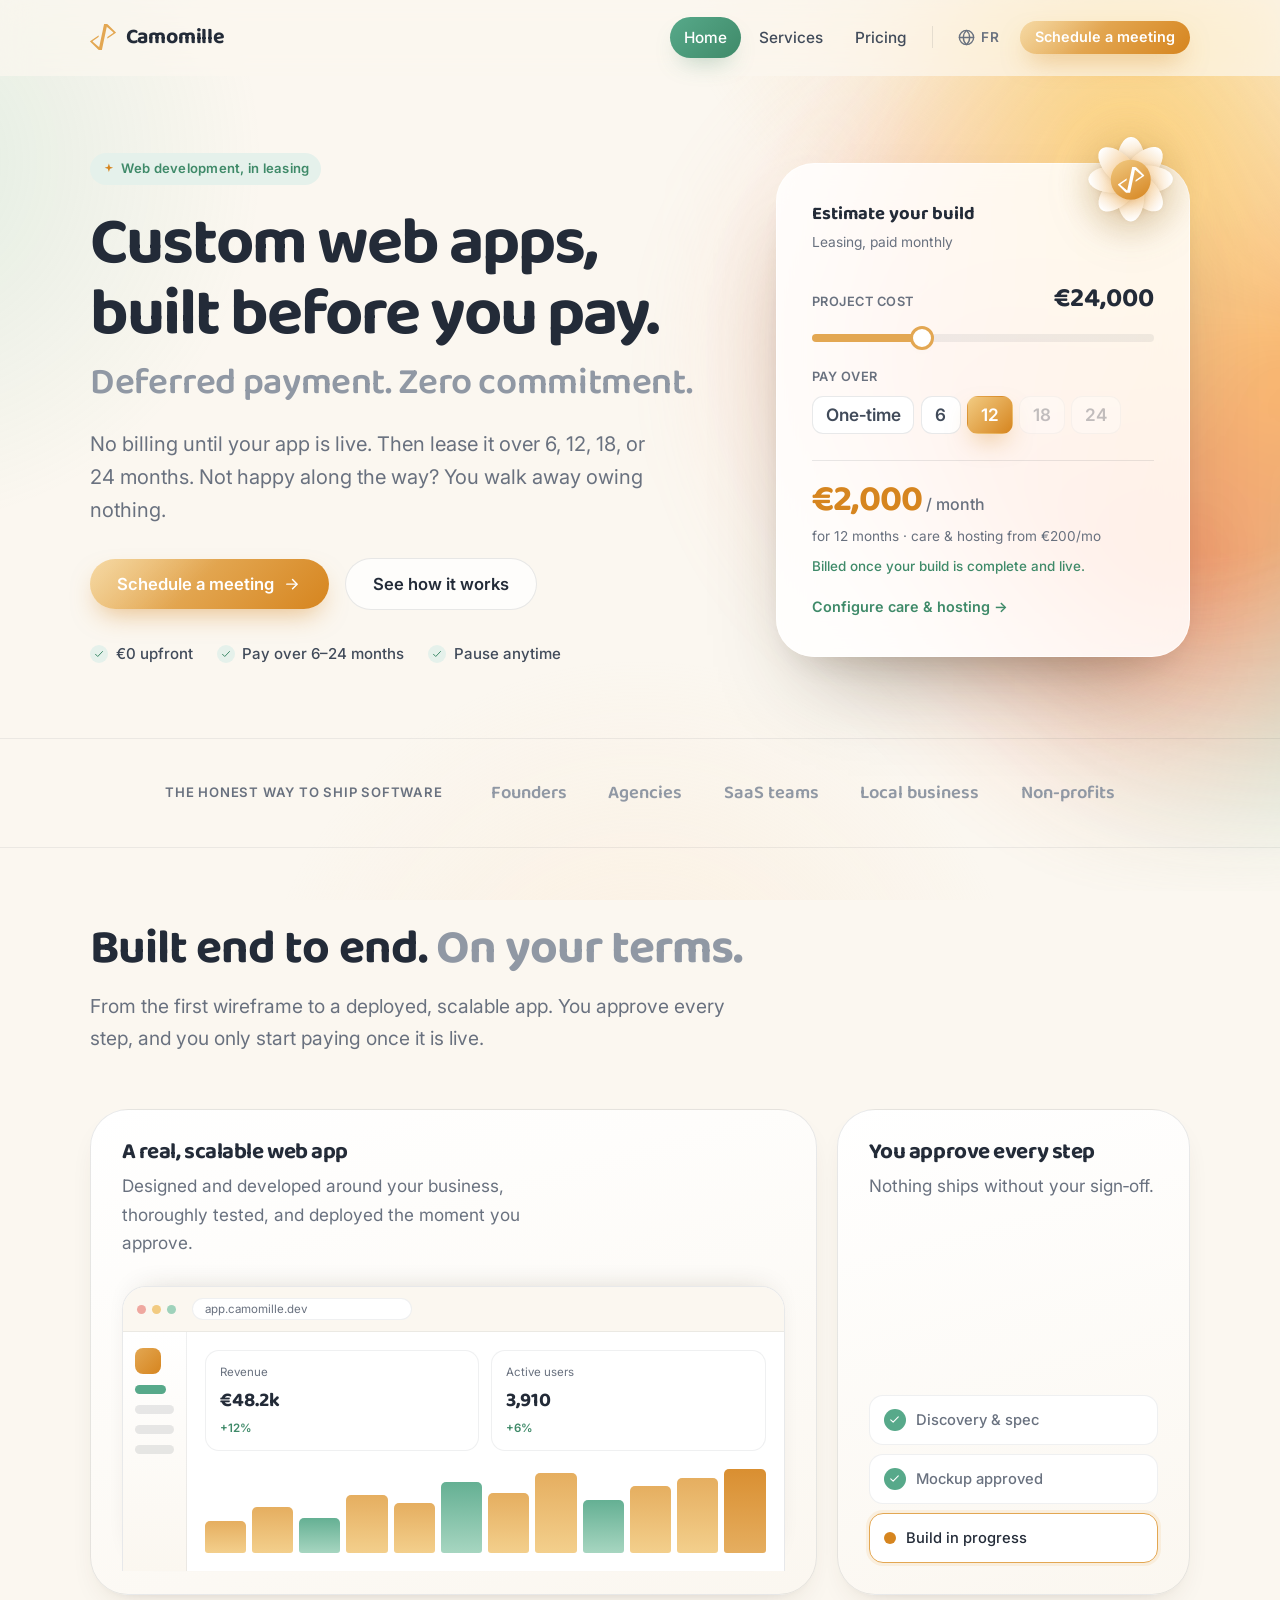
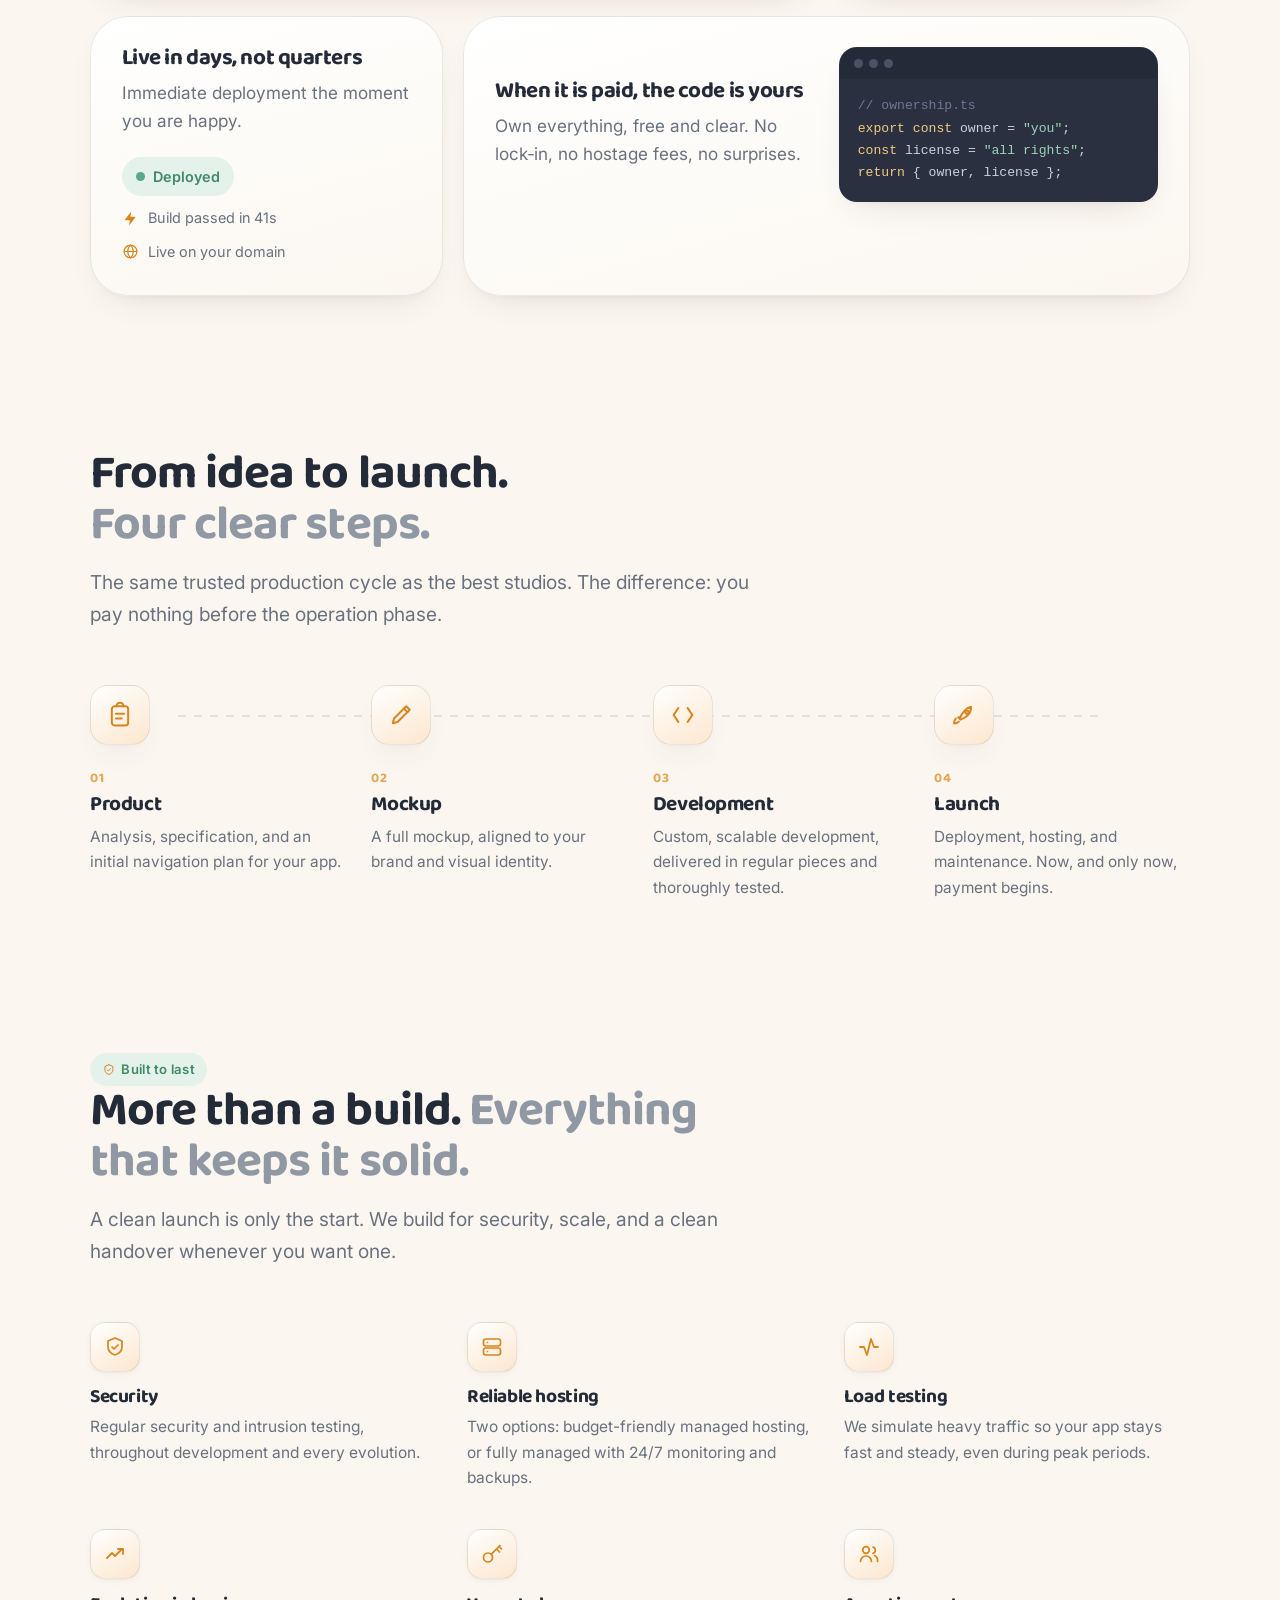
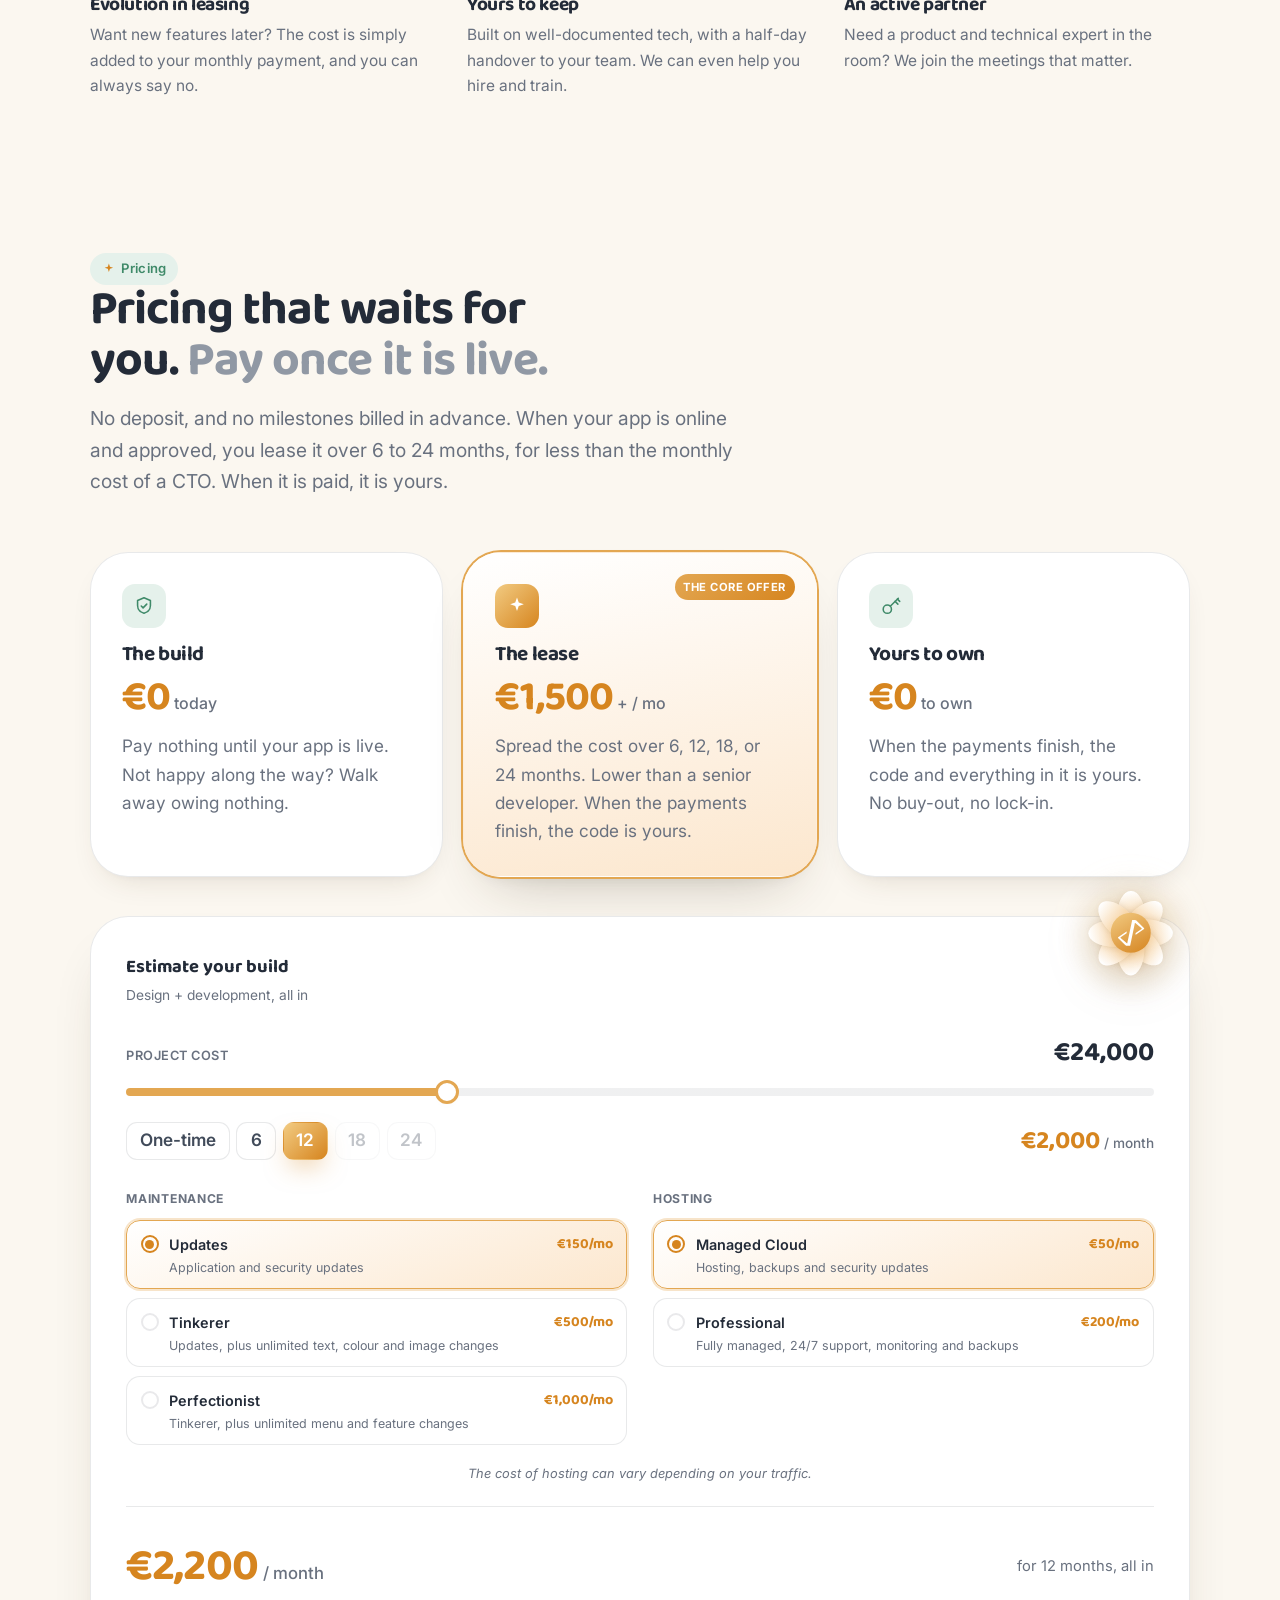
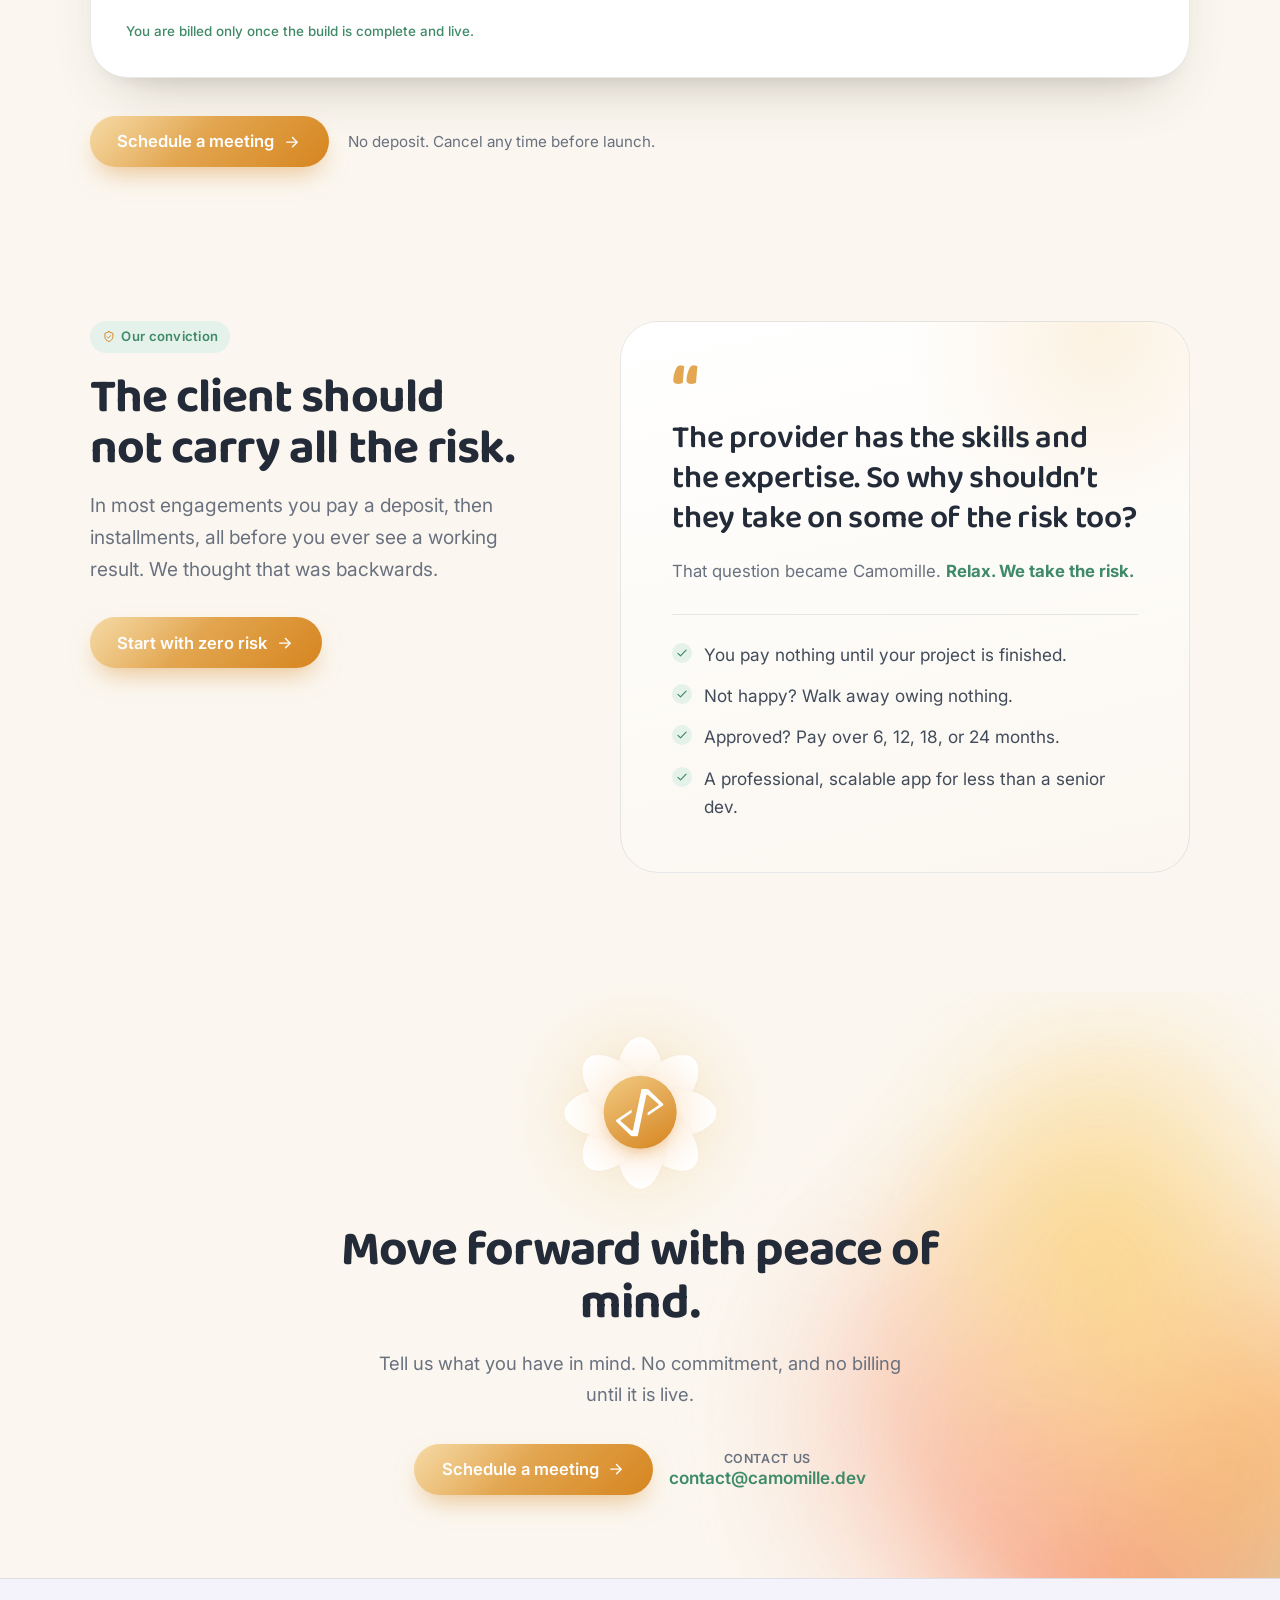
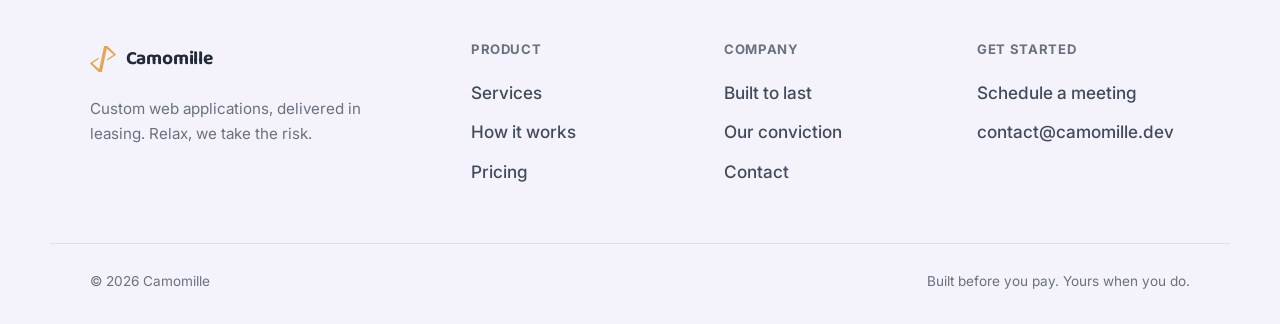
==== commit 06270f2c: "Remove non-functional expand button from product cards Co-Authored-By: Claude Opus 4.8 <noreply@anth" ====
--- a/index.html
+++ b/index.html
@@ -178,9 +178,7 @@
 
         <div class="bento-grid">
           <!-- big card: real app -->
-          <article class="bento-card span-2 reveal">
-            <button class="card-expand" aria-label="Expand"><svg aria-hidden="true"><use href="#ic-expand"/></svg></button>
-            <div class="bento-text">
+          <article class="bento-card span-2 reveal">            <div class="bento-text">
               <h3>A real, scalable web app</h3>
               <p>Designed and developed around your business, thoroughly tested, and deployed the moment you approve.</p>
             </div>
@@ -210,9 +208,7 @@
           </article>
 
           <!-- approve -->
-          <article class="bento-card reveal">
-            <button class="card-expand" aria-label="Expand"><svg aria-hidden="true"><use href="#ic-expand"/></svg></button>
-            <div class="bento-text">
+          <article class="bento-card reveal">            <div class="bento-text">
               <h3>You approve every step</h3>
               <p>Nothing ships without your sign&#8209;off.</p>
             </div>
@@ -224,9 +220,7 @@
           </article>
 
           <!-- launch -->
-          <article class="bento-card reveal">
-            <button class="card-expand" aria-label="Expand"><svg aria-hidden="true"><use href="#ic-expand"/></svg></button>
-            <div class="bento-text">
+          <article class="bento-card reveal">            <div class="bento-text">
               <h3>Live in days, not quarters</h3>
               <p>Immediate deployment the moment you are happy.</p>
             </div>
@@ -238,9 +232,7 @@
           </article>
 
           <!-- code is yours -->
-          <article class="bento-card span-2 reveal">
-            <button class="card-expand" aria-label="Expand"><svg aria-hidden="true"><use href="#ic-expand"/></svg></button>
-            <div class="bento-split">
+          <article class="bento-card span-2 reveal">            <div class="bento-split">
               <div class="bento-text">
                 <h3>When it is paid, the code is yours</h3>
                 <p>Own everything, free and clear. No lock&#8209;in, no hostage fees, no surprises.</p>
--- a/styles.css
+++ b/styles.css
@@ -267,10 +267,6 @@
 .bento-card.span-2 { grid-column: span 2; }
 .bento-text h3 { font-size: 1.4rem; margin-bottom: .5rem; }
 .bento-text p { color: var(--ink-soft); max-width: 42ch; }
-.card-expand { position: absolute; top: 1.1rem; right: 1.1rem; width: 34px; height: 34px; display: grid; place-items: center;
-  border: 1px solid var(--line); border-radius: 10px; background: rgba(255,255,255,.6); color: var(--ink-soft); cursor: pointer; transition: all .2s; }
-.card-expand svg { width: 17px; height: 17px; }
-.card-expand:hover { background: #fff; color: var(--ink-strong); transform: scale(1.06); }
 .bento-split { display: grid; grid-template-columns: 1fr 1fr; gap: 1.5rem; align-items: center; }
 
 /* browser mockup */
